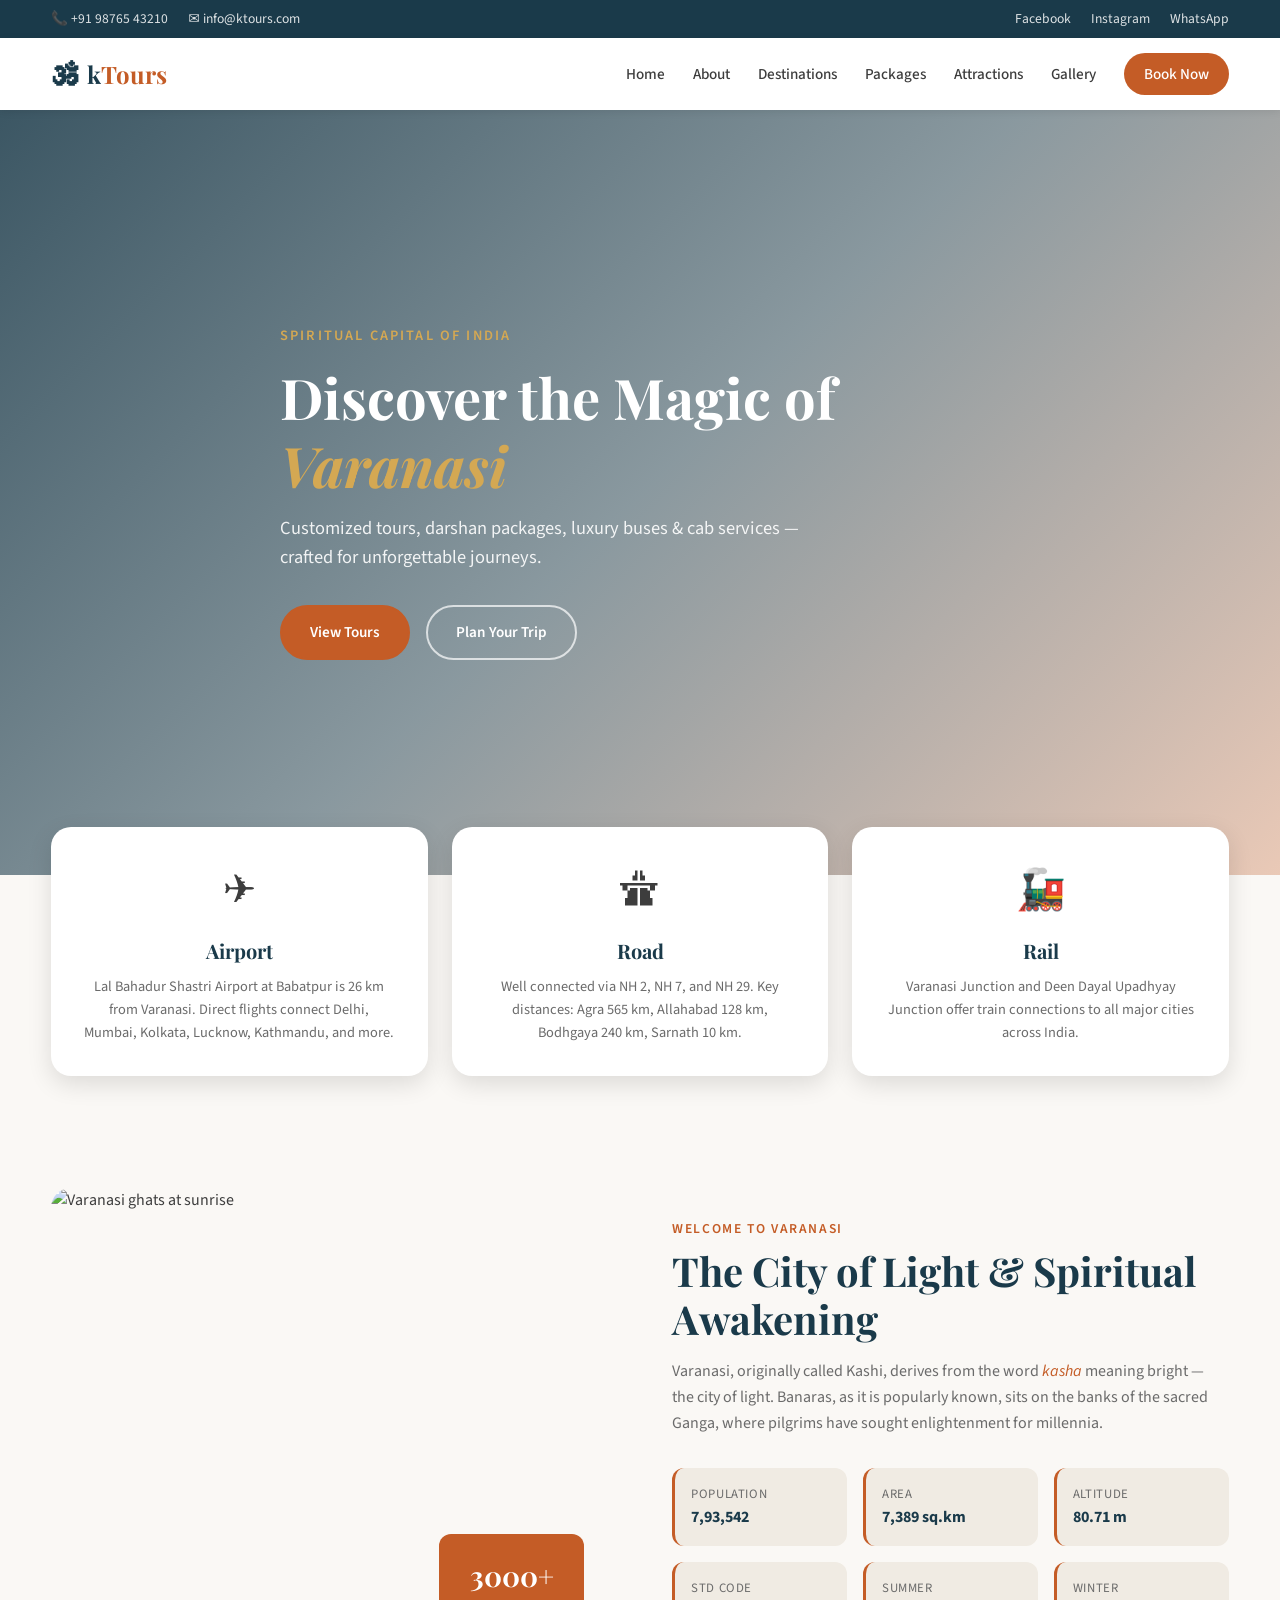
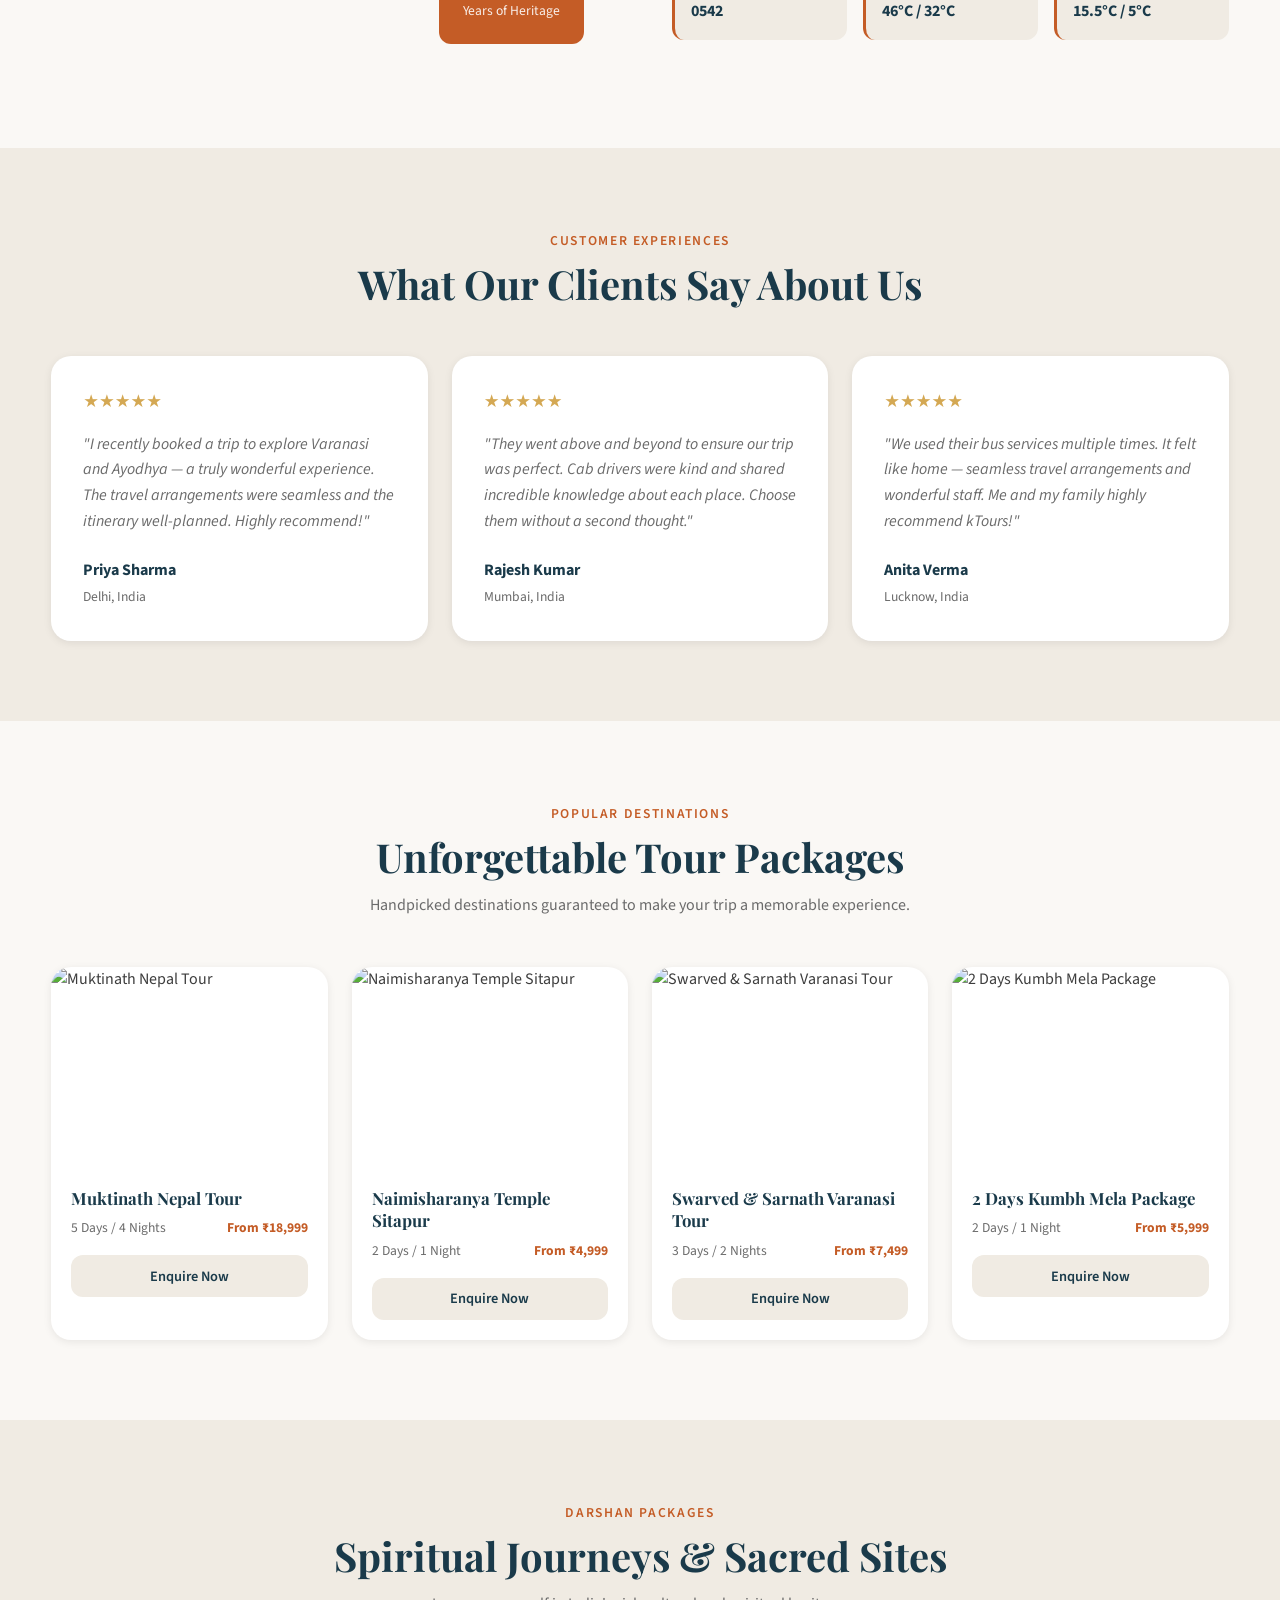
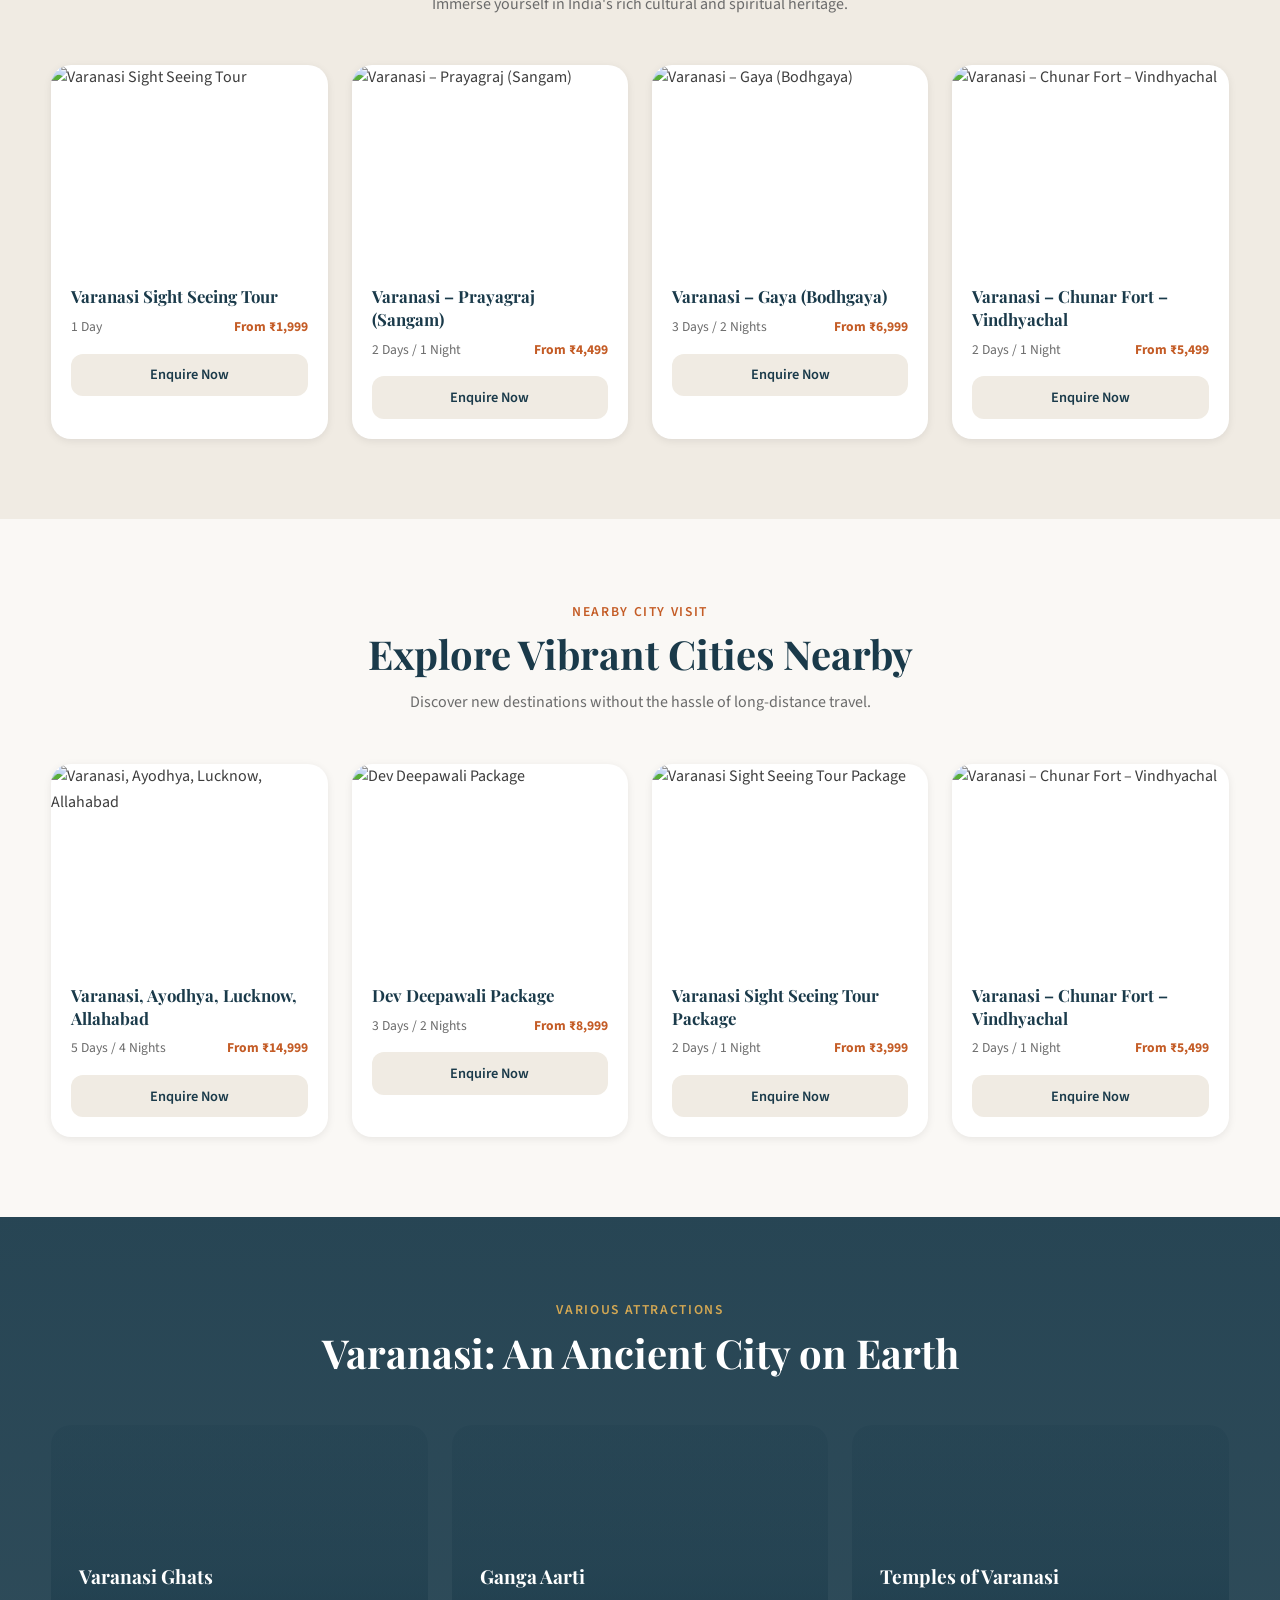
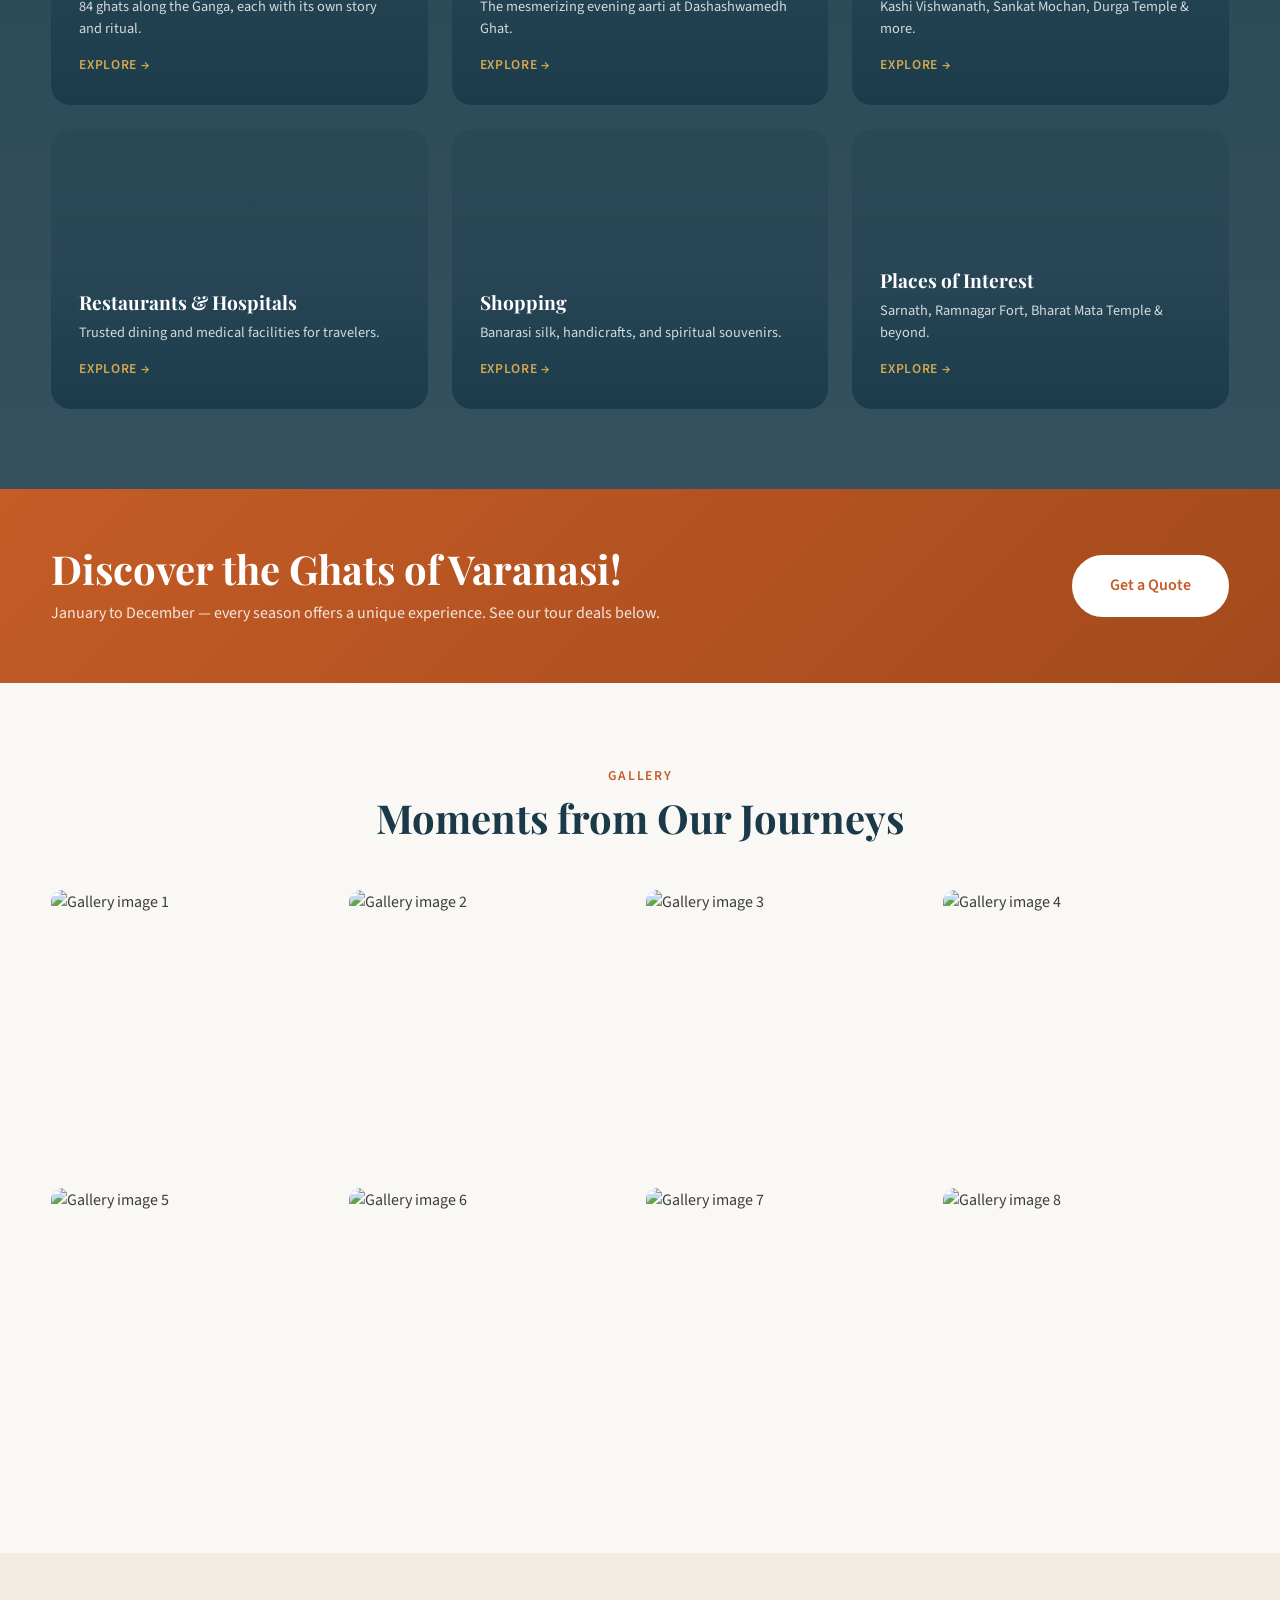
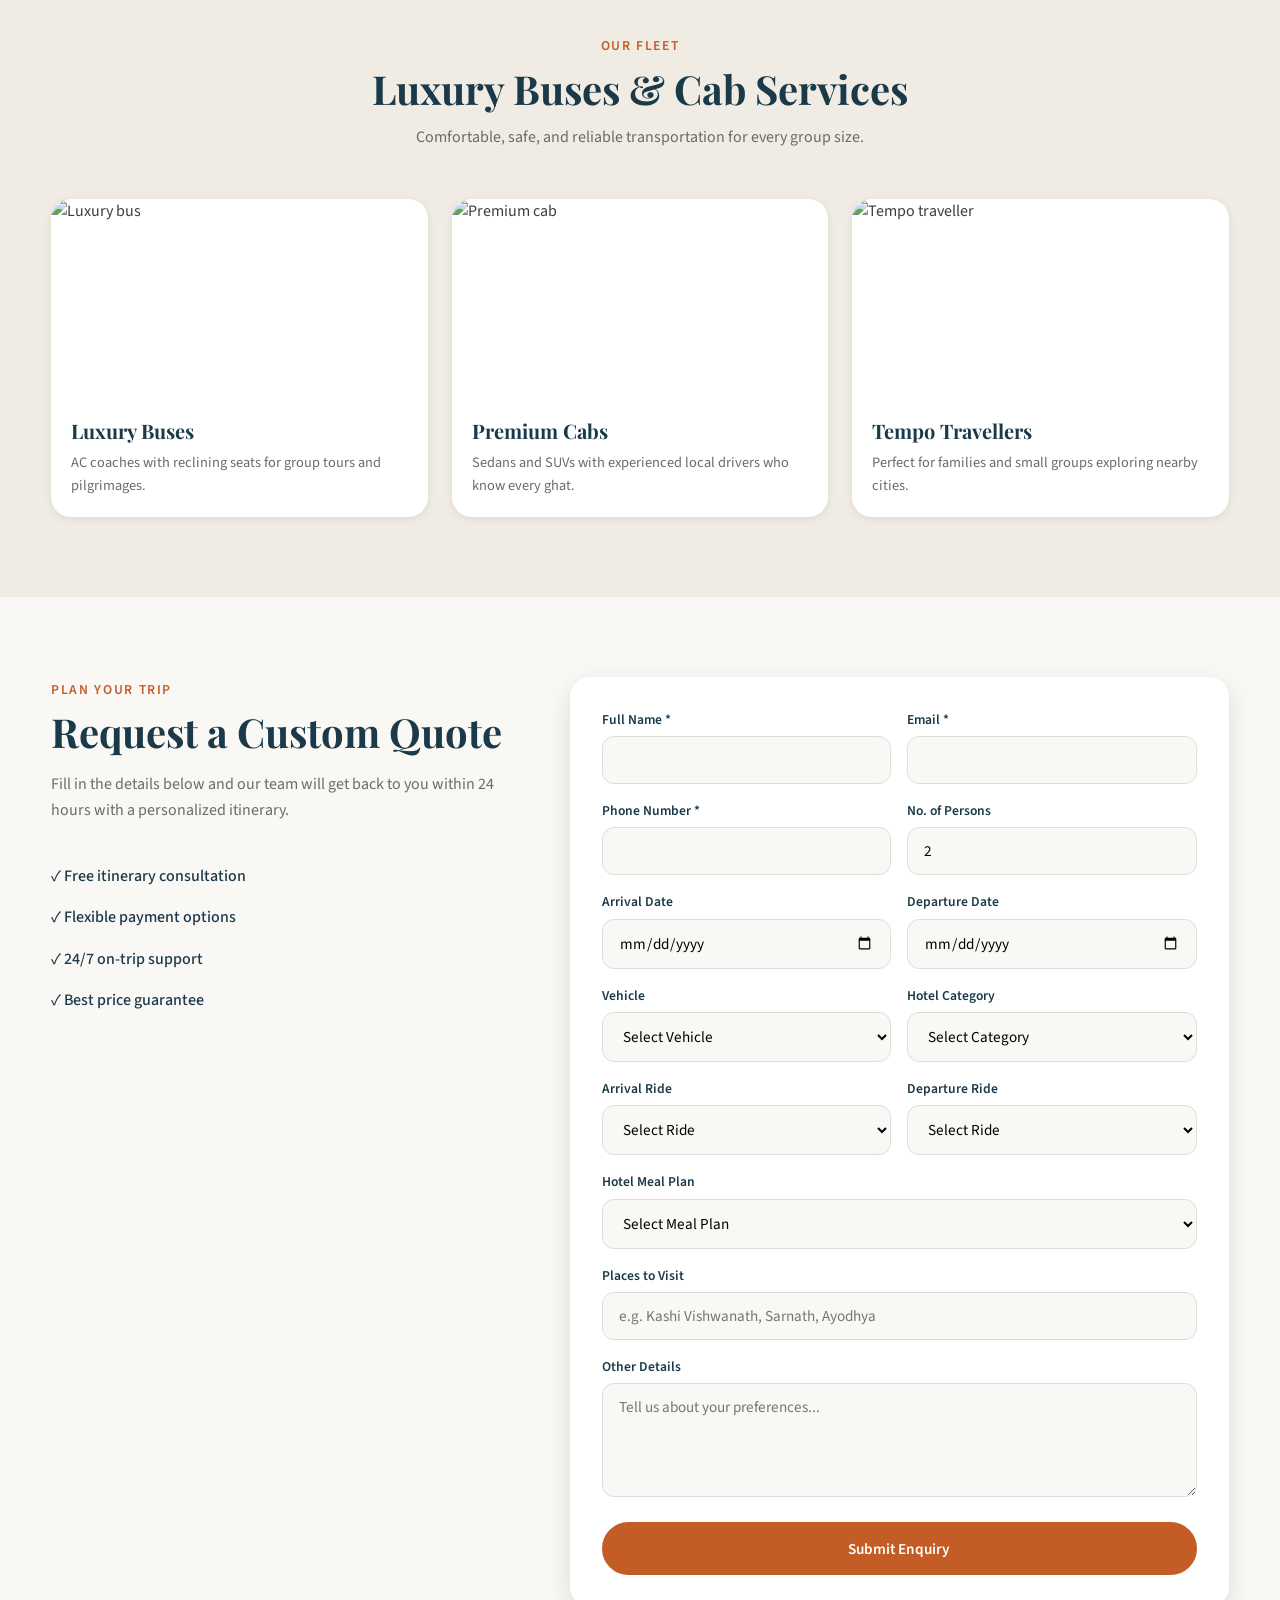
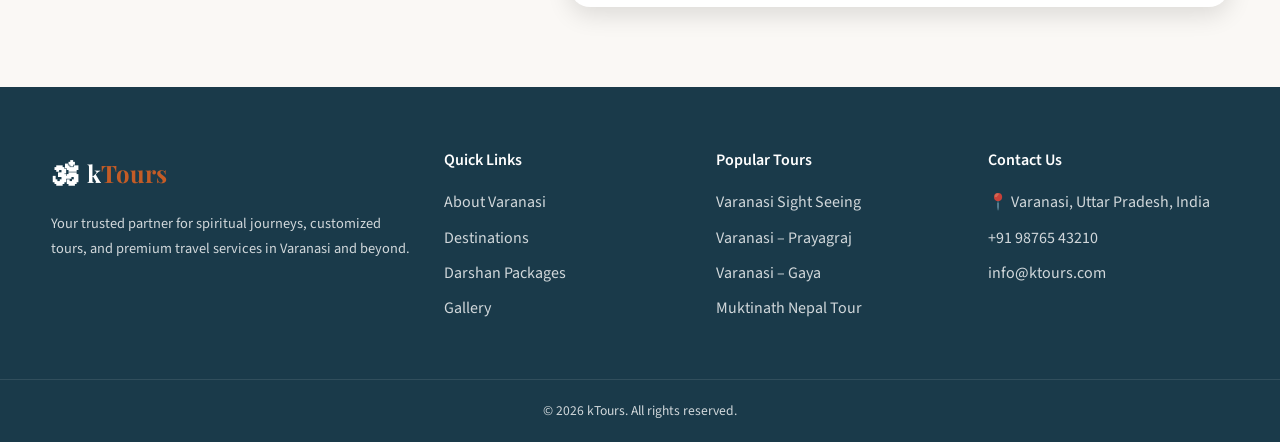
==== index.html @ e017579f "Initial commit" ====
<!DOCTYPE html>
<html lang="en">
<head>
  <meta charset="UTF-8" />
  <meta name="viewport" content="width=device-width, initial-scale=1.0" />
  <meta name="description" content="kTours – Expert travel services, customized tours, darshan packages, and luxury cab & bus services in Varanasi and beyond." />
  <title>kTours – Expert Travel Services & Customized Tours</title>
  <link rel="preconnect" href="https://fonts.googleapis.com" />
  <link rel="preconnect" href="https://fonts.gstatic.com" crossorigin />
  <link href="https://fonts.googleapis.com/css2?family=Playfair+Display:wght@500;600;700&family=Source+Sans+3:wght@400;500;600;700&display=swap" rel="stylesheet" />
  <link rel="stylesheet" href="css/styles.css" />
</head>
<body>
  <!-- Top bar -->
  <div class="top-bar">
    <div class="container top-bar__inner">
      <div class="top-bar__contact">
        <a href="tel:+919876543210">📞 +91 98765 43210</a>
        <a href="mailto:info@ktours.com">✉ info@ktours.com</a>
      </div>
      <div class="top-bar__social">
        <a href="#" aria-label="Facebook">Facebook</a>
        <a href="#" aria-label="Instagram">Instagram</a>
        <a href="#" aria-label="WhatsApp">WhatsApp</a>
      </div>
    </div>
  </div>

  <!-- Header -->
  <header class="header" id="header">
    <div class="container header__inner">
      <a href="#" class="logo">
        <span class="logo__icon">🕉</span>
        <span class="logo__text">k<span>Tours</span></span>
      </a>
      <nav class="nav" id="nav">
        <a href="#home">Home</a>
        <a href="#about">About</a>
        <a href="#destinations">Destinations</a>
        <a href="#packages">Packages</a>
        <a href="#attractions">Attractions</a>
        <a href="#gallery">Gallery</a>
        <a href="#booking" class="nav__cta">Book Now</a>
      </nav>
      <button class="menu-toggle" id="menuToggle" aria-label="Toggle menu">
        <span></span><span></span><span></span>
      </button>
    </div>
  </header>

  <!-- Hero -->
  <section class="hero" id="home">
    <div class="hero__slides">
      <div class="hero__slide hero__slide--active" style="background-image: url('https://images.unsplash.com/photo-1561361513-2d2a49e263bd?w=1920&q=80')">
        <div class="hero__overlay"></div>
      </div>
      <div class="hero__slide" style="background-image: url('https://images.unsplash.com/photo-1585139227112-575071e4fe79?w=1920&q=80')">
        <div class="hero__overlay"></div>
      </div>
      <div class="hero__slide" style="background-image: url('https://images.unsplash.com/photo-1524492412937-280b9fd8997e?w=1920&q=80')">
        <div class="hero__overlay"></div>
      </div>
    </div>
    <div class="container hero__content">
      <p class="hero__eyebrow">Spiritual Capital of India</p>
      <h1>Discover the Magic of <em>Varanasi</em></h1>
      <p class="hero__subtitle">Customized tours, darshan packages, luxury buses & cab services — crafted for unforgettable journeys.</p>
      <div class="hero__actions">
        <a href="#packages" class="btn btn--primary">View Tours</a>
        <a href="#booking" class="btn btn--outline">Plan Your Trip</a>
      </div>
    </div>
    <div class="hero__indicators" id="heroIndicators"></div>
  </section>

  <!-- Transport -->
  <section class="transport">
    <div class="container transport__grid">
      <article class="transport-card">
        <div class="transport-card__icon">✈</div>
        <h3>Airport</h3>
        <p>Lal Bahadur Shastri Airport at Babatpur is 26 km from Varanasi. Direct flights connect Delhi, Mumbai, Kolkata, Lucknow, Kathmandu, and more.</p>
      </article>
      <article class="transport-card">
        <div class="transport-card__icon">🛣</div>
        <h3>Road</h3>
        <p>Well connected via NH 2, NH 7, and NH 29. Key distances: Agra 565 km, Allahabad 128 km, Bodhgaya 240 km, Sarnath 10 km.</p>
      </article>
      <article class="transport-card">
        <div class="transport-card__icon">🚂</div>
        <h3>Rail</h3>
        <p>Varanasi Junction and Deen Dayal Upadhyay Junction offer train connections to all major cities across India.</p>
      </article>
    </div>
  </section>

  <!-- About -->
  <section class="about section" id="about">
    <div class="container about__grid">
      <div class="about__image">
        <img src="https://images.unsplash.com/photo-1561361513-2d2a49e263bd?w=800&q=80" alt="Varanasi ghats at sunrise" loading="lazy" />
        <div class="about__badge">
          <strong>3000+</strong>
          <span>Years of Heritage</span>
        </div>
      </div>
      <div class="about__content">
        <span class="section-label">Welcome to Varanasi</span>
        <h2>The City of Light &amp; Spiritual Awakening</h2>
        <p>Varanasi, originally called Kashi, derives from the word <em>kasha</em> meaning bright — the city of light. Banaras, as it is popularly known, sits on the banks of the sacred Ganga, where pilgrims have sought enlightenment for millennia.</p>
        <div class="info-grid">
          <div class="info-item"><span>Population</span><strong>7,93,542</strong></div>
          <div class="info-item"><span>Area</span><strong>7,389 sq.km</strong></div>
          <div class="info-item"><span>Altitude</span><strong>80.71 m</strong></div>
          <div class="info-item"><span>STD Code</span><strong>0542</strong></div>
          <div class="info-item"><span>Summer</span><strong>46°C / 32°C</strong></div>
          <div class="info-item"><span>Winter</span><strong>15.5°C / 5°C</strong></div>
        </div>
      </div>
    </div>
  </section>

  <!-- Testimonials -->
  <section class="testimonials section section--alt">
    <div class="container">
      <div class="section-header">
        <span class="section-label">Customer Experiences</span>
        <h2>What Our Clients Say About Us</h2>
      </div>
      <div class="testimonials__grid">
        <blockquote class="testimonial-card">
          <div class="testimonial-card__stars">★★★★★</div>
          <p>"I recently booked a trip to explore Varanasi and Ayodhya — a truly wonderful experience. The travel arrangements were seamless and the itinerary well-planned. Highly recommend!"</p>
          <footer>
            <strong>Priya Sharma</strong>
            <span>Delhi, India</span>
          </footer>
        </blockquote>
        <blockquote class="testimonial-card">
          <div class="testimonial-card__stars">★★★★★</div>
          <p>"They went above and beyond to ensure our trip was perfect. Cab drivers were kind and shared incredible knowledge about each place. Choose them without a second thought."</p>
          <footer>
            <strong>Rajesh Kumar</strong>
            <span>Mumbai, India</span>
          </footer>
        </blockquote>
        <blockquote class="testimonial-card">
          <div class="testimonial-card__stars">★★★★★</div>
          <p>"We used their bus services multiple times. It felt like home — seamless travel arrangements and wonderful staff. Me and my family highly recommend kTours!"</p>
          <footer>
            <strong>Anita Verma</strong>
            <span>Lucknow, India</span>
          </footer>
        </blockquote>
      </div>
    </div>
  </section>

  <!-- Popular Destinations -->
  <section class="packages section" id="destinations">
    <div class="container">
      <div class="section-header">
        <span class="section-label">Popular Destinations</span>
        <h2>Unforgettable Tour Packages</h2>
        <p>Handpicked destinations guaranteed to make your trip a memorable experience.</p>
      </div>
      <div class="packages__grid" id="destinationsGrid"></div>
    </div>
  </section>

  <!-- Darshan Packages -->
  <section class="packages section section--alt" id="packages">
    <div class="container">
      <div class="section-header">
        <span class="section-label">Darshan Packages</span>
        <h2>Spiritual Journeys &amp; Sacred Sites</h2>
        <p>Immerse yourself in India's rich cultural and spiritual heritage.</p>
      </div>
      <div class="packages__grid" id="darshanGrid"></div>
    </div>
  </section>

  <!-- Nearby City Packages -->
  <section class="packages section">
    <div class="container">
      <div class="section-header">
        <span class="section-label">Nearby City Visit</span>
        <h2>Explore Vibrant Cities Nearby</h2>
        <p>Discover new destinations without the hassle of long-distance travel.</p>
      </div>
      <div class="packages__grid" id="nearbyGrid"></div>
    </div>
  </section>

  <!-- Attractions -->
  <section class="attractions section" id="attractions">
    <div class="attractions__bg"></div>
    <div class="container attractions__inner">
      <div class="section-header section-header--light">
        <span class="section-label">Various Attractions</span>
        <h2>Varanasi: An Ancient City on Earth</h2>
      </div>
      <div class="attractions__grid" id="attractionsGrid"></div>
    </div>
  </section>

  <!-- CTA Banner -->
  <section class="cta-banner">
    <div class="container cta-banner__inner">
      <div>
        <h2>Discover the Ghats of Varanasi!</h2>
        <p>January to December — every season offers a unique experience. See our tour deals below.</p>
      </div>
      <a href="#booking" class="btn btn--primary btn--lg">Get a Quote</a>
    </div>
  </section>

  <!-- Gallery -->
  <section class="gallery section" id="gallery">
    <div class="container">
      <div class="section-header">
        <span class="section-label">Gallery</span>
        <h2>Moments from Our Journeys</h2>
      </div>
      <div class="gallery__grid" id="galleryGrid"></div>
    </div>
  </section>

  <!-- Services -->
  <section class="services section section--alt">
    <div class="container">
      <div class="section-header">
        <span class="section-label">Our Fleet</span>
        <h2>Luxury Buses &amp; Cab Services</h2>
        <p>Comfortable, safe, and reliable transportation for every group size.</p>
      </div>
      <div class="services__grid">
        <div class="service-card">
          <img src="https://images.unsplash.com/photo-1544620347-c4fd4a3d5957?w=600&q=80" alt="Luxury bus" loading="lazy" />
          <h3>Luxury Buses</h3>
          <p>AC coaches with reclining seats for group tours and pilgrimages.</p>
        </div>
        <div class="service-card">
          <img src="https://images.unsplash.com/photo-1449965408869-eaa3f722e40d?w=600&q=80" alt="Premium cab" loading="lazy" />
          <h3>Premium Cabs</h3>
          <p>Sedans and SUVs with experienced local drivers who know every ghat.</p>
        </div>
        <div class="service-card">
          <img src="https://images.unsplash.com/photo-1464214930802-4b2f0e2b0a8e?w=600&q=80" alt="Tempo traveller" loading="lazy" />
          <h3>Tempo Travellers</h3>
          <p>Perfect for families and small groups exploring nearby cities.</p>
        </div>
      </div>
    </div>
  </section>

  <!-- Booking Form -->
  <section class="booking section" id="booking">
    <div class="container booking__grid">
      <div class="booking__info">
        <span class="section-label">Plan Your Trip</span>
        <h2>Request a Custom Quote</h2>
        <p>Fill in the details below and our team will get back to you within 24 hours with a personalized itinerary.</p>
        <ul class="booking__features">
          <li>✓ Free itinerary consultation</li>
          <li>✓ Flexible payment options</li>
          <li>✓ 24/7 on-trip support</li>
          <li>✓ Best price guarantee</li>
        </ul>
      </div>
      <form class="booking-form" id="bookingForm">
        <div class="form-row">
          <div class="form-group">
            <label for="fullName">Full Name *</label>
            <input type="text" id="fullName" name="fullName" required />
          </div>
          <div class="form-group">
            <label for="email">Email *</label>
            <input type="email" id="email" name="email" required />
          </div>
        </div>
        <div class="form-row">
          <div class="form-group">
            <label for="phone">Phone Number *</label>
            <input type="tel" id="phone" name="phone" required />
          </div>
          <div class="form-group">
            <label for="persons">No. of Persons</label>
            <input type="number" id="persons" name="persons" min="1" value="2" />
          </div>
        </div>
        <div class="form-row">
          <div class="form-group">
            <label for="arrival">Arrival Date</label>
            <input type="date" id="arrival" name="arrival" />
          </div>
          <div class="form-group">
            <label for="departure">Departure Date</label>
            <input type="date" id="departure" name="departure" />
          </div>
        </div>
        <div class="form-row">
          <div class="form-group">
            <label for="vehicle">Vehicle</label>
            <select id="vehicle" name="vehicle">
              <option value="">Select Vehicle</option>
              <option value="car">Car</option>
              <option value="bus">Bus</option>
              <option value="tempo">Tempo Traveller</option>
              <option value="other">Other</option>
            </select>
          </div>
          <div class="form-group">
            <label for="hotel">Hotel Category</label>
            <select id="hotel" name="hotel">
              <option value="">Select Category</option>
              <option value="1">1 Star</option>
              <option value="2">2 Star</option>
              <option value="3">3 Star</option>
              <option value="4">4 Star</option>
              <option value="5">5 Star</option>
            </select>
          </div>
        </div>
        <div class="form-row">
          <div class="form-group">
            <label for="arrivalRide">Arrival Ride</label>
            <select id="arrivalRide" name="arrivalRide">
              <option value="">Select Ride</option>
              <option value="airport">Airport</option>
              <option value="railway">Railway Station</option>
              <option value="other">Other</option>
            </select>
          </div>
          <div class="form-group">
            <label for="departureRide">Departure Ride</label>
            <select id="departureRide" name="departureRide">
              <option value="">Select Ride</option>
              <option value="airport">Airport</option>
              <option value="railway">Railway Station</option>
              <option value="other">Other</option>
            </select>
          </div>
        </div>
        <div class="form-group">
          <label for="mealPlan">Hotel Meal Plan</label>
          <select id="mealPlan" name="mealPlan">
            <option value="">Select Meal Plan</option>
            <option value="ap">American Plan (AP)</option>
            <option value="map">Modified American Plan (MAP)</option>
            <option value="cp">Continental Plan (CP)</option>
            <option value="ep">European Plan (EP)</option>
          </select>
        </div>
        <div class="form-group">
          <label for="places">Places to Visit</label>
          <input type="text" id="places" name="places" placeholder="e.g. Kashi Vishwanath, Sarnath, Ayodhya" />
        </div>
        <div class="form-group">
          <label for="details">Other Details</label>
          <textarea id="details" name="details" rows="4" placeholder="Tell us about your preferences..."></textarea>
        </div>
        <button type="submit" class="btn btn--primary btn--full">Submit Enquiry</button>
        <p class="form-success" id="formSuccess" hidden>Thank you! We'll contact you shortly.</p>
      </form>
    </div>
  </section>

  <!-- Footer -->
  <footer class="footer">
    <div class="container footer__grid">
      <div class="footer__brand">
        <a href="#" class="logo logo--footer">
          <span class="logo__icon">🕉</span>
          <span class="logo__text">k<span>Tours</span></span>
        </a>
        <p>Your trusted partner for spiritual journeys, customized tours, and premium travel services in Varanasi and beyond.</p>
      </div>
      <div>
        <h4>Quick Links</h4>
        <ul>
          <li><a href="#about">About Varanasi</a></li>
          <li><a href="#destinations">Destinations</a></li>
          <li><a href="#packages">Darshan Packages</a></li>
          <li><a href="#gallery">Gallery</a></li>
        </ul>
      </div>
      <div>
        <h4>Popular Tours</h4>
        <ul>
          <li><a href="#packages">Varanasi Sight Seeing</a></li>
          <li><a href="#packages">Varanasi – Prayagraj</a></li>
          <li><a href="#packages">Varanasi – Gaya</a></li>
          <li><a href="#destinations">Muktinath Nepal Tour</a></li>
        </ul>
      </div>
      <div>
        <h4>Contact Us</h4>
        <ul class="footer__contact">
          <li>📍 Varanasi, Uttar Pradesh, India</li>
          <li><a href="tel:+919876543210">+91 98765 43210</a></li>
          <li><a href="mailto:info@ktours.com">info@ktours.com</a></li>
        </ul>
      </div>
    </div>
    <div class="footer__bottom">
      <div class="container">
        <p>&copy; 2026 kTours. All rights reserved.</p>
      </div>
    </div>
  </footer>

  <script src="js/attractions-data.js"></script>
  <script src="js/data.js"></script>
  <script src="js/main.js"></script>
</body>
</html>
---- css/styles.css ----
/* ===== CSS Variables ===== */
:root {
  --color-primary: #c45c26;
  --color-primary-dark: #a34a1c;
  --color-primary-light: #e8783a;
  --color-secondary: #1a3a4a;
  --color-secondary-light: #2a5568;
  --color-accent: #d4a853;
  --color-bg: #faf8f5;
  --color-bg-alt: #f0ebe3;
  --color-dark: #1a1a1a;
  --color-text: #3d3d3d;
  --color-text-light: #6b6b6b;
  --color-white: #ffffff;
  --font-display: "Playfair Display", Georgia, serif;
  --font-body: "Source Sans 3", system-ui, sans-serif;
  --shadow-sm: 0 2px 8px rgba(0, 0, 0, 0.08);
  --shadow-md: 0 8px 24px rgba(0, 0, 0, 0.12);
  --shadow-lg: 0 16px 48px rgba(0, 0, 0, 0.16);
  --radius: 12px;
  --radius-lg: 20px;
  --transition: 0.3s ease;
  --header-height: 72px;
}

/* ===== Reset & Base ===== */
*,
*::before,
*::after {
  box-sizing: border-box;
  margin: 0;
  padding: 0;
}

html {
  scroll-behavior: smooth;
}

body {
  font-family: var(--font-body);
  font-size: 16px;
  line-height: 1.6;
  color: var(--color-text);
  background: var(--color-bg);
}

img {
  max-width: 100%;
  height: auto;
  display: block;
}

a {
  color: inherit;
  text-decoration: none;
}

ul {
  list-style: none;
}

.container {
  width: min(1200px, 92%);
  margin-inline: auto;
}

/* ===== Typography ===== */
h1, h2, h3, h4 {
  font-family: var(--font-display);
  color: var(--color-secondary);
  line-height: 1.2;
}

h1 { font-size: clamp(2.2rem, 5vw, 3.5rem); }
h2 { font-size: clamp(1.8rem, 3.5vw, 2.5rem); }
h3 { font-size: 1.25rem; }

em {
  font-style: italic;
  color: var(--color-primary);
}

.section-label {
  display: inline-block;
  font-size: 0.85rem;
  font-weight: 600;
  text-transform: uppercase;
  letter-spacing: 0.12em;
  color: var(--color-primary);
  margin-bottom: 0.5rem;
}

.section {
  padding: 5rem 0;
}

.section--alt {
  background: var(--color-bg-alt);
}

.section--dark {
  background: var(--color-secondary);
}

.section-header {
  text-align: center;
  max-width: 640px;
  margin: 0 auto 3rem;
}

.section-header p {
  color: var(--color-text-light);
  margin-top: 0.75rem;
}

.section-header--light h2,
.section-header--light .section-label {
  color: var(--color-white);
}

.section-header--light .section-label {
  color: var(--color-accent);
}

/* ===== Buttons ===== */
.btn {
  display: inline-flex;
  align-items: center;
  justify-content: center;
  padding: 0.85rem 1.75rem;
  font-family: var(--font-body);
  font-size: 0.95rem;
  font-weight: 600;
  border-radius: 50px;
  border: 2px solid transparent;
  cursor: pointer;
  transition: var(--transition);
}

.btn--primary {
  background: var(--color-primary);
  color: var(--color-white);
  border-color: var(--color-primary);
}

.btn--primary:hover {
  background: var(--color-primary-dark);
  border-color: var(--color-primary-dark);
  transform: translateY(-2px);
  box-shadow: var(--shadow-md);
}

.btn--outline {
  background: transparent;
  color: var(--color-white);
  border-color: rgba(255, 255, 255, 0.7);
}

.btn--outline:hover {
  background: var(--color-white);
  color: var(--color-secondary);
}

.btn--lg {
  padding: 1rem 2.25rem;
  font-size: 1rem;
}

.btn--full {
  width: 100%;
}

/* ===== Top Bar ===== */
.top-bar {
  background: var(--color-secondary);
  color: rgba(255, 255, 255, 0.85);
  font-size: 0.85rem;
  padding: 0.5rem 0;
}

.top-bar__inner {
  display: flex;
  justify-content: space-between;
  align-items: center;
  flex-wrap: wrap;
  gap: 0.5rem;
}

.top-bar__contact,
.top-bar__social {
  display: flex;
  gap: 1.25rem;
}

.top-bar a:hover {
  color: var(--color-accent);
}

/* ===== Header ===== */
.header {
  position: sticky;
  top: 0;
  z-index: 1000;
  background: var(--color-white);
  box-shadow: var(--shadow-sm);
  transition: var(--transition);
}

.header--scrolled {
  box-shadow: var(--shadow-md);
}

.header__inner {
  display: flex;
  align-items: center;
  justify-content: space-between;
  height: var(--header-height);
}

.logo {
  display: flex;
  align-items: center;
  gap: 0.5rem;
  font-family: var(--font-display);
  font-size: 1.5rem;
  font-weight: 700;
  color: var(--color-secondary);
}

.logo span span {
  color: var(--color-primary);
}

.logo__icon {
  font-size: 1.75rem;
}

.nav {
  display: flex;
  align-items: center;
  gap: 1.75rem;
}

.nav a {
  font-weight: 500;
  font-size: 0.95rem;
  transition: var(--transition);
}

.nav a:hover {
  color: var(--color-primary);
}

.nav__cta {
  background: var(--color-primary);
  color: var(--color-white) !important;
  padding: 0.55rem 1.25rem;
  border-radius: 50px;
}

.nav__cta:hover {
  background: var(--color-primary-dark);
}

.menu-toggle {
  display: none;
  flex-direction: column;
  gap: 5px;
  background: none;
  border: none;
  cursor: pointer;
  padding: 4px;
}

.menu-toggle span {
  display: block;
  width: 24px;
  height: 2px;
  background: var(--color-secondary);
  transition: var(--transition);
}

.menu-toggle.active span:nth-child(1) {
  transform: rotate(45deg) translate(5px, 5px);
}

.menu-toggle.active span:nth-child(2) {
  opacity: 0;
}

.menu-toggle.active span:nth-child(3) {
  transform: rotate(-45deg) translate(5px, -5px);
}

/* ===== Hero ===== */
.hero {
  position: relative;
  height: 85vh;
  min-height: 520px;
  display: flex;
  align-items: center;
  overflow: hidden;
}

.hero__slides {
  position: absolute;
  inset: 0;
}

.hero__slide {
  position: absolute;
  inset: 0;
  background-size: cover;
  background-position: center;
  opacity: 0;
  transition: opacity 1s ease;
}

.hero__slide--active {
  opacity: 1;
}

.hero__overlay {
  position: absolute;
  inset: 0;
  background: linear-gradient(
    135deg,
    rgba(26, 58, 74, 0.85) 0%,
    rgba(26, 58, 74, 0.5) 50%,
    rgba(196, 92, 38, 0.3) 100%
  );
}

.hero__content {
  position: relative;
  z-index: 2;
  color: var(--color-white);
  max-width: 720px;
}

.hero__eyebrow {
  font-size: 0.9rem;
  font-weight: 600;
  text-transform: uppercase;
  letter-spacing: 0.15em;
  color: var(--color-accent);
  margin-bottom: 1rem;
}

.hero h1 {
  color: var(--color-white);
  margin-bottom: 1rem;
}

.hero h1 em {
  color: var(--color-accent);
}

.hero__subtitle {
  font-size: 1.15rem;
  opacity: 0.9;
  margin-bottom: 2rem;
  max-width: 560px;
}

.hero__actions {
  display: flex;
  gap: 1rem;
  flex-wrap: wrap;
}

.hero__indicators {
  position: absolute;
  bottom: 2rem;
  left: 50%;
  transform: translateX(-50%);
  display: flex;
  gap: 0.5rem;
  z-index: 2;
}

.hero__indicator {
  width: 40px;
  height: 4px;
  border-radius: 2px;
  background: rgba(255, 255, 255, 0.4);
  border: none;
  cursor: pointer;
  transition: var(--transition);
}

.hero__indicator--active {
  background: var(--color-accent);
  width: 56px;
}

/* ===== Transport ===== */
.transport {
  margin-top: -3rem;
  position: relative;
  z-index: 10;
  padding-bottom: 2rem;
}

.transport__grid {
  display: grid;
  grid-template-columns: repeat(3, 1fr);
  gap: 1.5rem;
}

.transport-card {
  background: var(--color-white);
  padding: 2rem;
  border-radius: var(--radius-lg);
  box-shadow: var(--shadow-md);
  text-align: center;
  transition: var(--transition);
}

.transport-card:hover {
  transform: translateY(-4px);
  box-shadow: var(--shadow-lg);
}

.transport-card__icon {
  font-size: 2.5rem;
  margin-bottom: 1rem;
}

.transport-card h3 {
  margin-bottom: 0.75rem;
}

.transport-card p {
  font-size: 0.9rem;
  color: var(--color-text-light);
}

/* ===== About ===== */
.about__grid {
  display: grid;
  grid-template-columns: 1fr 1fr;
  gap: 4rem;
  align-items: center;
}

.about__image {
  position: relative;
  border-radius: var(--radius-lg);
  overflow: hidden;
}

.about__image img {
  width: 100%;
  height: 480px;
  object-fit: cover;
}

.about__badge {
  position: absolute;
  bottom: 1.5rem;
  right: 1.5rem;
  background: var(--color-primary);
  color: var(--color-white);
  padding: 1.25rem 1.5rem;
  border-radius: var(--radius);
  text-align: center;
}

.about__badge strong {
  display: block;
  font-family: var(--font-display);
  font-size: 1.75rem;
}

.about__badge span {
  font-size: 0.85rem;
  opacity: 0.9;
}

.about__content h2 {
  margin-bottom: 1rem;
}

.about__content > p {
  margin-bottom: 2rem;
  color: var(--color-text-light);
}

.info-grid {
  display: grid;
  grid-template-columns: repeat(3, 1fr);
  gap: 1rem;
}

.info-item {
  background: var(--color-bg-alt);
  padding: 1rem;
  border-radius: var(--radius);
  border-left: 3px solid var(--color-primary);
}

.info-item span {
  display: block;
  font-size: 0.8rem;
  color: var(--color-text-light);
  text-transform: uppercase;
  letter-spacing: 0.05em;
}

.info-item strong {
  font-size: 1rem;
  color: var(--color-secondary);
}

/* ===== Testimonials ===== */
.testimonials__grid {
  display: grid;
  grid-template-columns: repeat(3, 1fr);
  gap: 1.5rem;
}

.testimonial-card {
  background: var(--color-white);
  padding: 2rem;
  border-radius: var(--radius-lg);
  box-shadow: var(--shadow-sm);
  transition: var(--transition);
}

.testimonial-card:hover {
  box-shadow: var(--shadow-md);
}

.testimonial-card__stars {
  color: var(--color-accent);
  font-size: 1.1rem;
  margin-bottom: 1rem;
}

.testimonial-card p {
  font-style: italic;
  color: var(--color-text-light);
  margin-bottom: 1.5rem;
}

.testimonial-card footer strong {
  display: block;
  color: var(--color-secondary);
}

.testimonial-card footer span {
  font-size: 0.85rem;
  color: var(--color-text-light);
}

/* ===== Package Cards ===== */
.packages__grid {
  display: grid;
  grid-template-columns: repeat(4, 1fr);
  gap: 1.5rem;
}

.package-card {
  background: var(--color-white);
  border-radius: var(--radius-lg);
  overflow: hidden;
  box-shadow: var(--shadow-sm);
  transition: var(--transition);
}

.package-card:hover {
  transform: translateY(-6px);
  box-shadow: var(--shadow-lg);
}

.package-card__image {
  position: relative;
  height: 200px;
  overflow: hidden;
}

.package-card__image img {
  width: 100%;
  height: 100%;
  object-fit: cover;
  transition: transform 0.5s ease;
}

.package-card:hover .package-card__image img {
  transform: scale(1.08);
}

.package-card__body {
  padding: 1.25rem;
}

.package-card__body h3 {
  font-size: 1.05rem;
  margin-bottom: 0.5rem;
  line-height: 1.35;
}

.package-card__meta {
  display: flex;
  justify-content: space-between;
  align-items: center;
  font-size: 0.85rem;
}

.package-card__duration {
  color: var(--color-text-light);
}

.package-card__price {
  font-weight: 700;
  color: var(--color-primary);
}

.package-card__link {
  display: block;
  margin-top: 1rem;
  text-align: center;
  padding: 0.6rem;
  background: var(--color-bg-alt);
  border-radius: var(--radius);
  font-weight: 600;
  font-size: 0.9rem;
  color: var(--color-secondary);
  transition: var(--transition);
}

.package-card__link:hover {
  background: var(--color-primary);
  color: var(--color-white);
}

/* ===== Attractions ===== */
.attractions {
  position: relative;
  overflow: hidden;
}

.attractions__bg {
  position: absolute;
  inset: 0;
  background-image: url("https://images.unsplash.com/photo-1561361513-2d2a49e263bd?w=1920&q=80");
  background-size: cover;
  background-position: center;
  background-attachment: fixed;
}

.attractions__bg::after {
  content: "";
  position: absolute;
  inset: 0;
  background: linear-gradient(
    180deg,
    rgba(26, 58, 74, 0.94) 0%,
    rgba(26, 58, 74, 0.88) 100%
  );
}

.attractions__inner {
  position: relative;
  z-index: 1;
}

.attractions__grid {
  display: grid;
  grid-template-columns: repeat(3, 1fr);
  gap: 1.5rem;
}

.attractions__grid--compact {
  grid-template-columns: repeat(3, 1fr);
}

.attraction-card {
  position: relative;
  min-height: 280px;
  border-radius: var(--radius-lg);
  overflow: hidden;
  background-size: cover;
  background-position: center;
  display: flex;
  align-items: flex-end;
  transition: var(--transition);
}

.attraction-card--linked {
  text-decoration: none;
  color: inherit;
  cursor: pointer;
}

.attraction-card--linked:hover {
  transform: translateY(-6px);
  box-shadow: var(--shadow-lg);
}

.attraction-card__overlay {
  position: absolute;
  inset: 0;
  background: linear-gradient(
    to top,
    rgba(26, 58, 74, 0.95) 0%,
    rgba(26, 58, 74, 0.4) 50%,
    rgba(26, 58, 74, 0.2) 100%
  );
  transition: var(--transition);
}

.attraction-card--linked:hover .attraction-card__overlay {
  background: linear-gradient(
    to top,
    rgba(196, 92, 38, 0.92) 0%,
    rgba(26, 58, 74, 0.5) 60%,
    rgba(26, 58, 74, 0.25) 100%
  );
}

.attraction-card__content {
  position: relative;
  z-index: 1;
  padding: 1.75rem;
  width: 100%;
}

.attraction-card h3 {
  color: var(--color-white);
  margin-bottom: 0.5rem;
  font-size: 1.2rem;
}

.attraction-card p {
  color: rgba(255, 255, 255, 0.8);
  font-size: 0.9rem;
  margin-bottom: 0.75rem;
  line-height: 1.5;
}

.attraction-card__link-text {
  font-size: 0.85rem;
  font-weight: 600;
  color: var(--color-accent);
  text-transform: uppercase;
  letter-spacing: 0.05em;
}

/* ===== Attraction Detail Pages ===== */
.page-hero {
  position: relative;
  min-height: 380px;
  display: flex;
  align-items: flex-end;
  background-size: cover;
  background-position: center;
  padding: 3rem 0;
}

.page-hero__overlay {
  position: absolute;
  inset: 0;
  background: linear-gradient(
    to top,
    rgba(26, 58, 74, 0.95) 0%,
    rgba(26, 58, 74, 0.5) 60%,
    rgba(26, 58, 74, 0.3) 100%
  );
}

.page-hero__content {
  position: relative;
  z-index: 1;
  color: var(--color-white);
  padding-bottom: 1rem;
}

.breadcrumb {
  display: flex;
  flex-wrap: wrap;
  align-items: center;
  gap: 0.5rem;
  font-size: 0.9rem;
  margin-bottom: 1rem;
  opacity: 0.85;
}

.breadcrumb a {
  color: var(--color-accent);
}

.breadcrumb a:hover {
  text-decoration: underline;
}

.page-hero__eyebrow {
  font-size: 0.85rem;
  font-weight: 600;
  text-transform: uppercase;
  letter-spacing: 0.12em;
  color: var(--color-accent);
  margin-bottom: 0.5rem;
}

.page-hero h1 {
  color: var(--color-white);
  font-size: clamp(2rem, 4vw, 3rem);
}

.detail-content__inner {
  max-width: 860px;
}

.detail-intro {
  font-size: 1.15rem;
  line-height: 1.8;
  color: var(--color-secondary);
  margin-bottom: 1.5rem;
  font-weight: 500;
}

.detail-text {
  color: var(--color-text-light);
  margin-bottom: 1.25rem;
  line-height: 1.75;
}

.detail-heading {
  font-family: var(--font-display);
  color: var(--color-secondary);
  font-size: 1.5rem;
  margin: 2rem 0 1rem;
  padding-bottom: 0.5rem;
  border-bottom: 2px solid var(--color-primary);
}

.detail-list {
  list-style: none;
  margin-bottom: 1.5rem;
}

.detail-list li {
  position: relative;
  padding: 0.6rem 0 0.6rem 1.5rem;
  color: var(--color-text-light);
  border-bottom: 1px solid var(--color-bg-alt);
}

.detail-list li::before {
  content: "→";
  position: absolute;
  left: 0;
  color: var(--color-primary);
  font-weight: 600;
}

.detail-cards {
  display: grid;
  gap: 1.25rem;
}

.detail-card {
  background: var(--color-bg-alt);
  padding: 1.5rem;
  border-radius: var(--radius);
  border-left: 4px solid var(--color-primary);
}

.detail-card h4 {
  font-family: var(--font-display);
  color: var(--color-secondary);
  margin-bottom: 0.5rem;
  font-size: 1.15rem;
}

.detail-card p {
  color: var(--color-text-light);
  font-size: 0.95rem;
  line-height: 1.7;
}

.detail-grid {
  display: grid;
  grid-template-columns: repeat(2, 1fr);
  gap: 1rem;
}

.detail-grid-item {
  background: var(--color-white);
  padding: 1.25rem;
  border-radius: var(--radius);
  box-shadow: var(--shadow-sm);
  border-top: 3px solid var(--color-primary);
}

.detail-grid-item h4 {
  font-family: var(--font-body);
  font-weight: 600;
  color: var(--color-secondary);
  margin-bottom: 0.35rem;
}

.detail-grid-item p {
  font-size: 0.9rem;
  color: var(--color-text-light);
}

.nav__active {
  color: var(--color-primary);
}

/* ===== CTA Banner ===== */
.cta-banner {
  background: linear-gradient(135deg, var(--color-primary) 0%, var(--color-primary-dark) 100%);
  padding: 3.5rem 0;
}

.cta-banner__inner {
  display: flex;
  align-items: center;
  justify-content: space-between;
  gap: 2rem;
  flex-wrap: wrap;
}

.cta-banner h2 {
  color: var(--color-white);
  margin-bottom: 0.5rem;
}

.cta-banner p {
  color: rgba(255, 255, 255, 0.85);
}

.cta-banner .btn--primary {
  background: var(--color-white);
  color: var(--color-primary);
  border-color: var(--color-white);
  flex-shrink: 0;
}

.cta-banner .btn--primary:hover {
  background: var(--color-bg);
}

/* ===== Gallery ===== */
.gallery__grid {
  display: grid;
  grid-template-columns: repeat(4, 1fr);
  gap: 0.75rem;
}

.gallery__item {
  position: relative;
  aspect-ratio: 1;
  border-radius: var(--radius);
  overflow: hidden;
  cursor: pointer;
}

.gallery__item img {
  width: 100%;
  height: 100%;
  object-fit: cover;
  transition: transform 0.4s ease;
}

.gallery__item:hover img {
  transform: scale(1.1);
}

.gallery__item::after {
  content: "";
  position: absolute;
  inset: 0;
  background: rgba(196, 92, 38, 0);
  transition: var(--transition);
}

.gallery__item:hover::after {
  background: rgba(196, 92, 38, 0.25);
}

/* ===== Services ===== */
.services__grid {
  display: grid;
  grid-template-columns: repeat(3, 1fr);
  gap: 1.5rem;
}

.service-card {
  background: var(--color-white);
  border-radius: var(--radius-lg);
  overflow: hidden;
  box-shadow: var(--shadow-sm);
  transition: var(--transition);
}

.service-card:hover {
  box-shadow: var(--shadow-md);
}

.service-card img {
  width: 100%;
  height: 200px;
  object-fit: cover;
}

.service-card h3,
.service-card p {
  padding: 0 1.25rem;
}

.service-card h3 {
  margin-top: 1.25rem;
  margin-bottom: 0.5rem;
}

.service-card p {
  padding-bottom: 1.25rem;
  font-size: 0.9rem;
  color: var(--color-text-light);
}

/* ===== Booking ===== */
.booking__grid {
  display: grid;
  grid-template-columns: 1fr 1.4fr;
  gap: 3rem;
  align-items: start;
}

.booking__info h2 {
  margin-bottom: 1rem;
}

.booking__info > p {
  color: var(--color-text-light);
  margin-bottom: 2rem;
}

.booking__features li {
  padding: 0.5rem 0;
  font-weight: 500;
  color: var(--color-secondary);
}

.booking-form {
  background: var(--color-white);
  padding: 2rem;
  border-radius: var(--radius-lg);
  box-shadow: var(--shadow-md);
}

.form-row {
  display: grid;
  grid-template-columns: 1fr 1fr;
  gap: 1rem;
}

.form-group {
  margin-bottom: 1rem;
}

.form-group label {
  display: block;
  font-size: 0.85rem;
  font-weight: 600;
  margin-bottom: 0.35rem;
  color: var(--color-secondary);
}

.form-group input,
.form-group select,
.form-group textarea {
  width: 100%;
  padding: 0.75rem 1rem;
  border: 1.5px solid #ddd;
  border-radius: var(--radius);
  font-family: var(--font-body);
  font-size: 0.95rem;
  transition: var(--transition);
  background: var(--color-bg);
}

.form-group input:focus,
.form-group select:focus,
.form-group textarea:focus {
  outline: none;
  border-color: var(--color-primary);
  box-shadow: 0 0 0 3px rgba(196, 92, 38, 0.15);
}

.form-success {
  text-align: center;
  color: #2d8a4e;
  font-weight: 600;
  margin-top: 1rem;
  padding: 0.75rem;
  background: #e8f5ec;
  border-radius: var(--radius);
}

/* ===== Footer ===== */
.footer {
  background: var(--color-secondary);
  color: rgba(255, 255, 255, 0.8);
  padding-top: 4rem;
}

.footer__grid {
  display: grid;
  grid-template-columns: 1.5fr 1fr 1fr 1fr;
  gap: 2rem;
  padding-bottom: 3rem;
}

.footer .logo {
  color: var(--color-white);
  margin-bottom: 1rem;
}

.footer__brand p {
  font-size: 0.9rem;
  line-height: 1.7;
}

.footer h4 {
  color: var(--color-white);
  font-family: var(--font-body);
  font-size: 1rem;
  font-weight: 600;
  margin-bottom: 1.25rem;
}

.footer ul li {
  margin-bottom: 0.6rem;
}

.footer a:hover {
  color: var(--color-accent);
}

.footer__bottom {
  border-top: 1px solid rgba(255, 255, 255, 0.1);
  padding: 1.25rem 0;
  text-align: center;
  font-size: 0.85rem;
}

/* ===== Responsive ===== */
@media (max-width: 1024px) {
  .packages__grid {
    grid-template-columns: repeat(2, 1fr);
  }

  .gallery__grid {
    grid-template-columns: repeat(3, 1fr);
  }
}

@media (max-width: 768px) {
  .menu-toggle {
    display: flex;
  }

  .nav {
    position: fixed;
    top: var(--header-height);
    left: 0;
    right: 0;
    background: var(--color-white);
    flex-direction: column;
    padding: 1.5rem;
    gap: 1rem;
    box-shadow: var(--shadow-md);
    transform: translateY(-120%);
    opacity: 0;
    transition: var(--transition);
    pointer-events: none;
  }

  .nav--open {
    transform: translateY(0);
    opacity: 1;
    pointer-events: auto;
  }

  .transport__grid,
  .about__grid,
  .testimonials__grid,
  .attractions__grid,
  .attractions__grid--compact {
    grid-template-columns: 1fr;
  }

  .detail-grid {
    grid-template-columns: 1fr;
  }

  .page-hero {
    min-height: 300px;
  }

  .attractions__bg {
    background-attachment: scroll;
  }
  .services__grid,
  .booking__grid,
  .footer__grid {
    grid-template-columns: 1fr;
  }

  .info-grid {
    grid-template-columns: repeat(2, 1fr);
  }

  .packages__grid {
    grid-template-columns: 1fr;
  }

  .gallery__grid {
    grid-template-columns: repeat(2, 1fr);
  }

  .form-row {
    grid-template-columns: 1fr;
  }

  .hero {
    height: 70vh;
  }

  .transport {
    margin-top: 0;
    padding-top: 2rem;
  }

  .about__image img {
    height: 300px;
  }

  .cta-banner__inner {
    flex-direction: column;
    text-align: center;
  }

  .top-bar__social {
    display: none;
  }
}

@media (max-width: 480px) {
  .info-grid {
    grid-template-columns: 1fr;
  }

  .hero__actions {
    flex-direction: column;
  }

  .hero__actions .btn {
    width: 100%;
  }
}
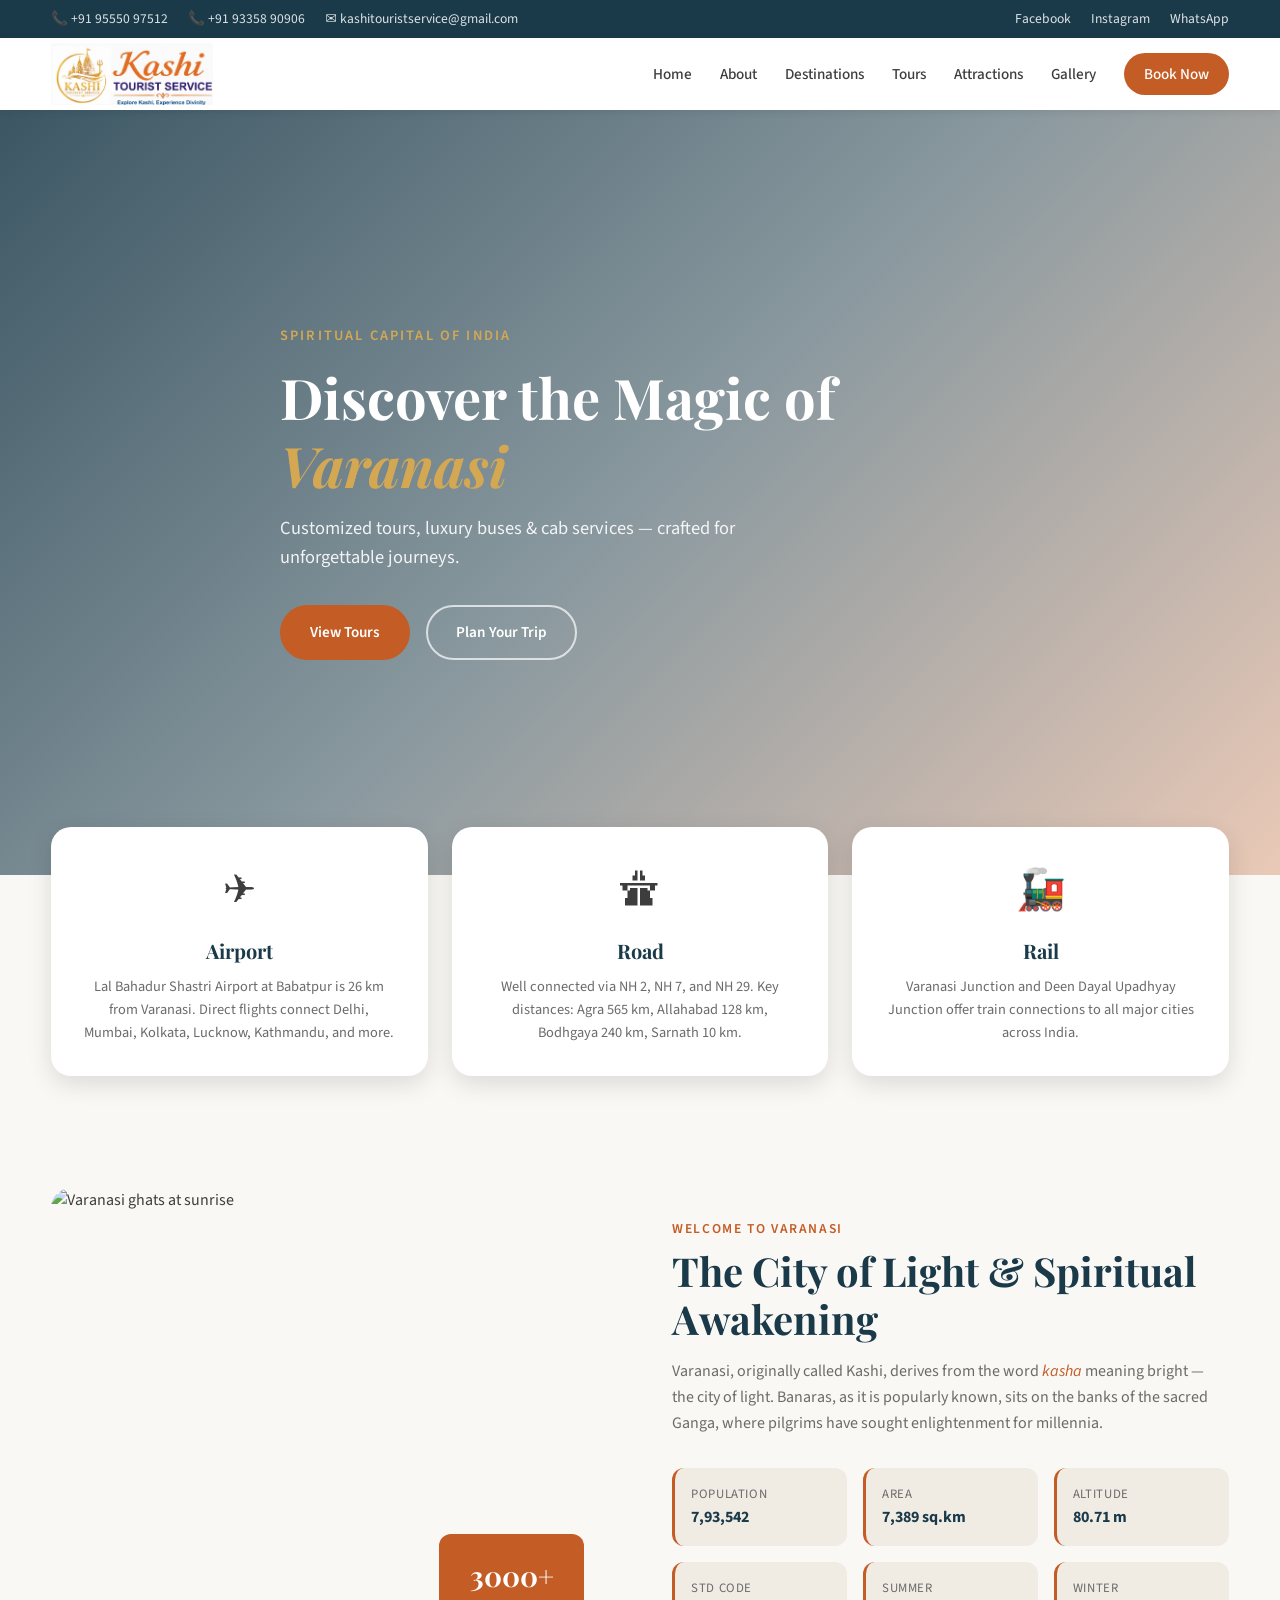
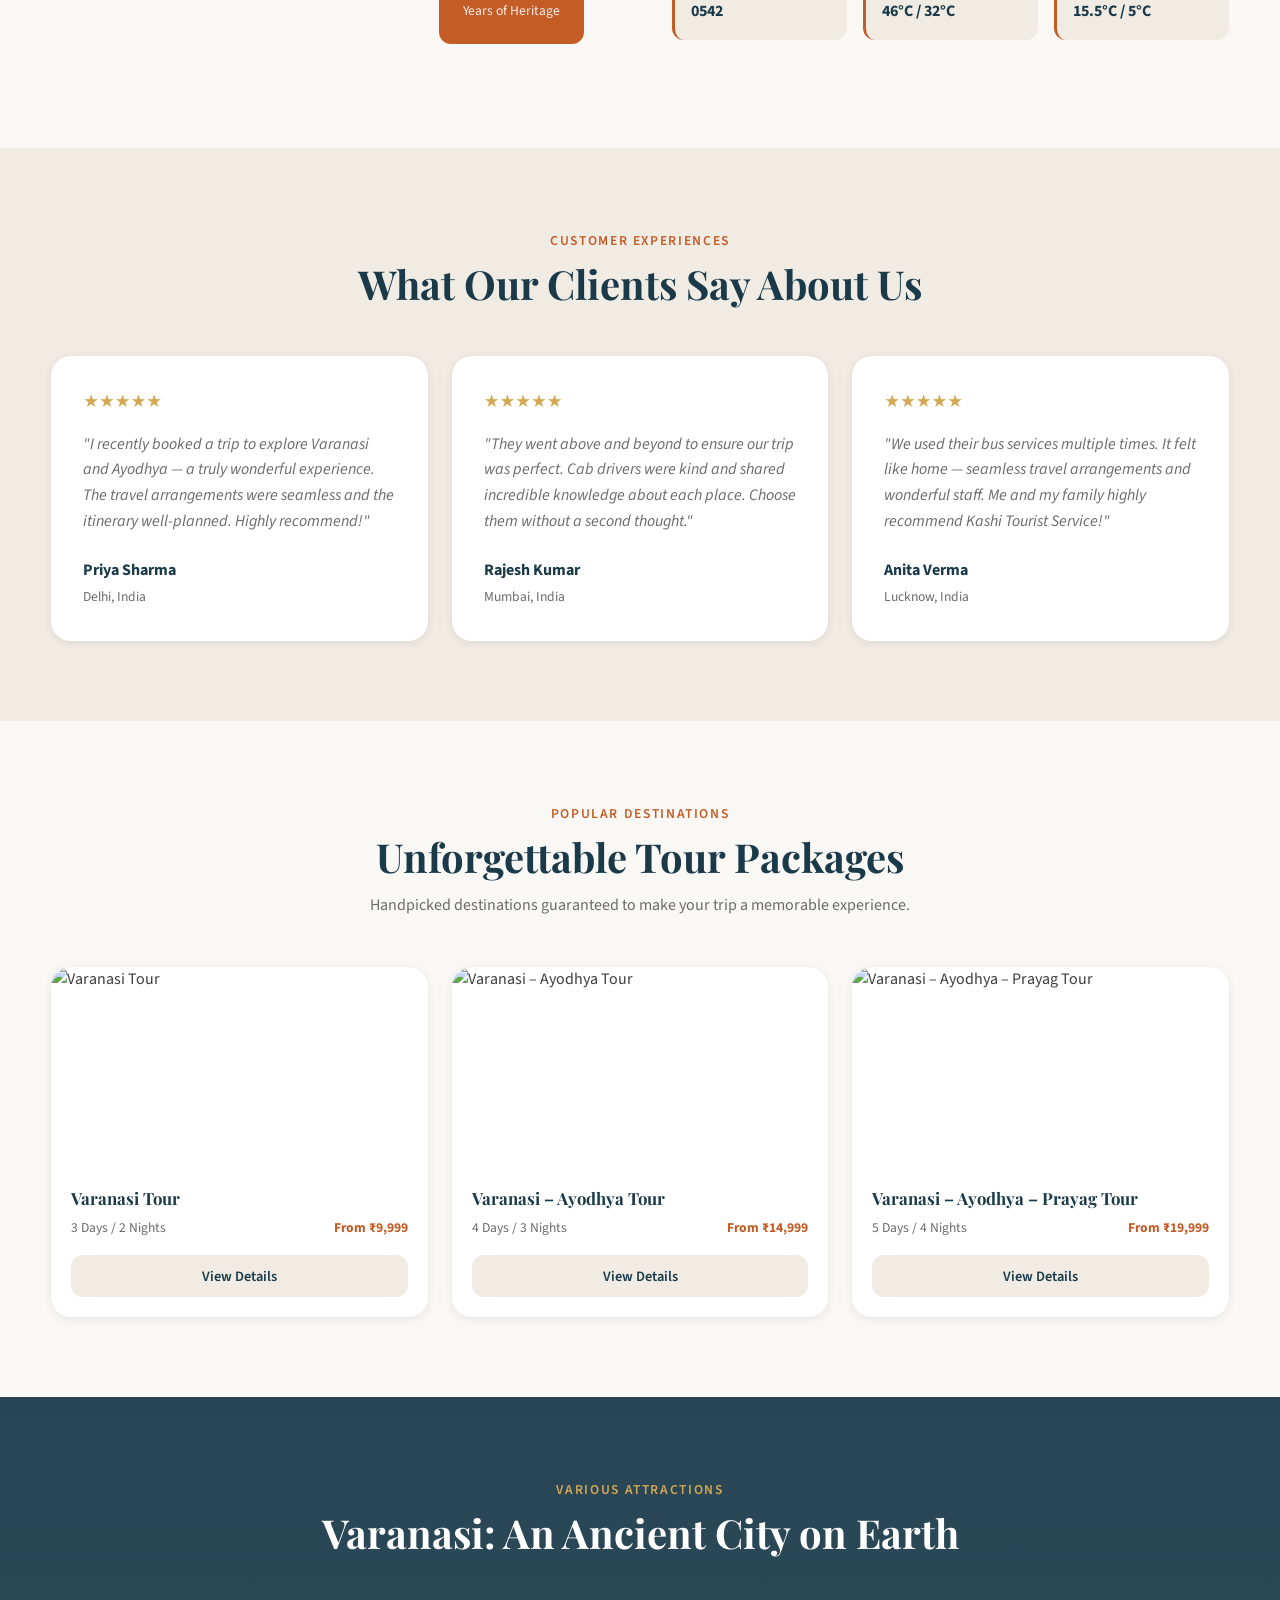
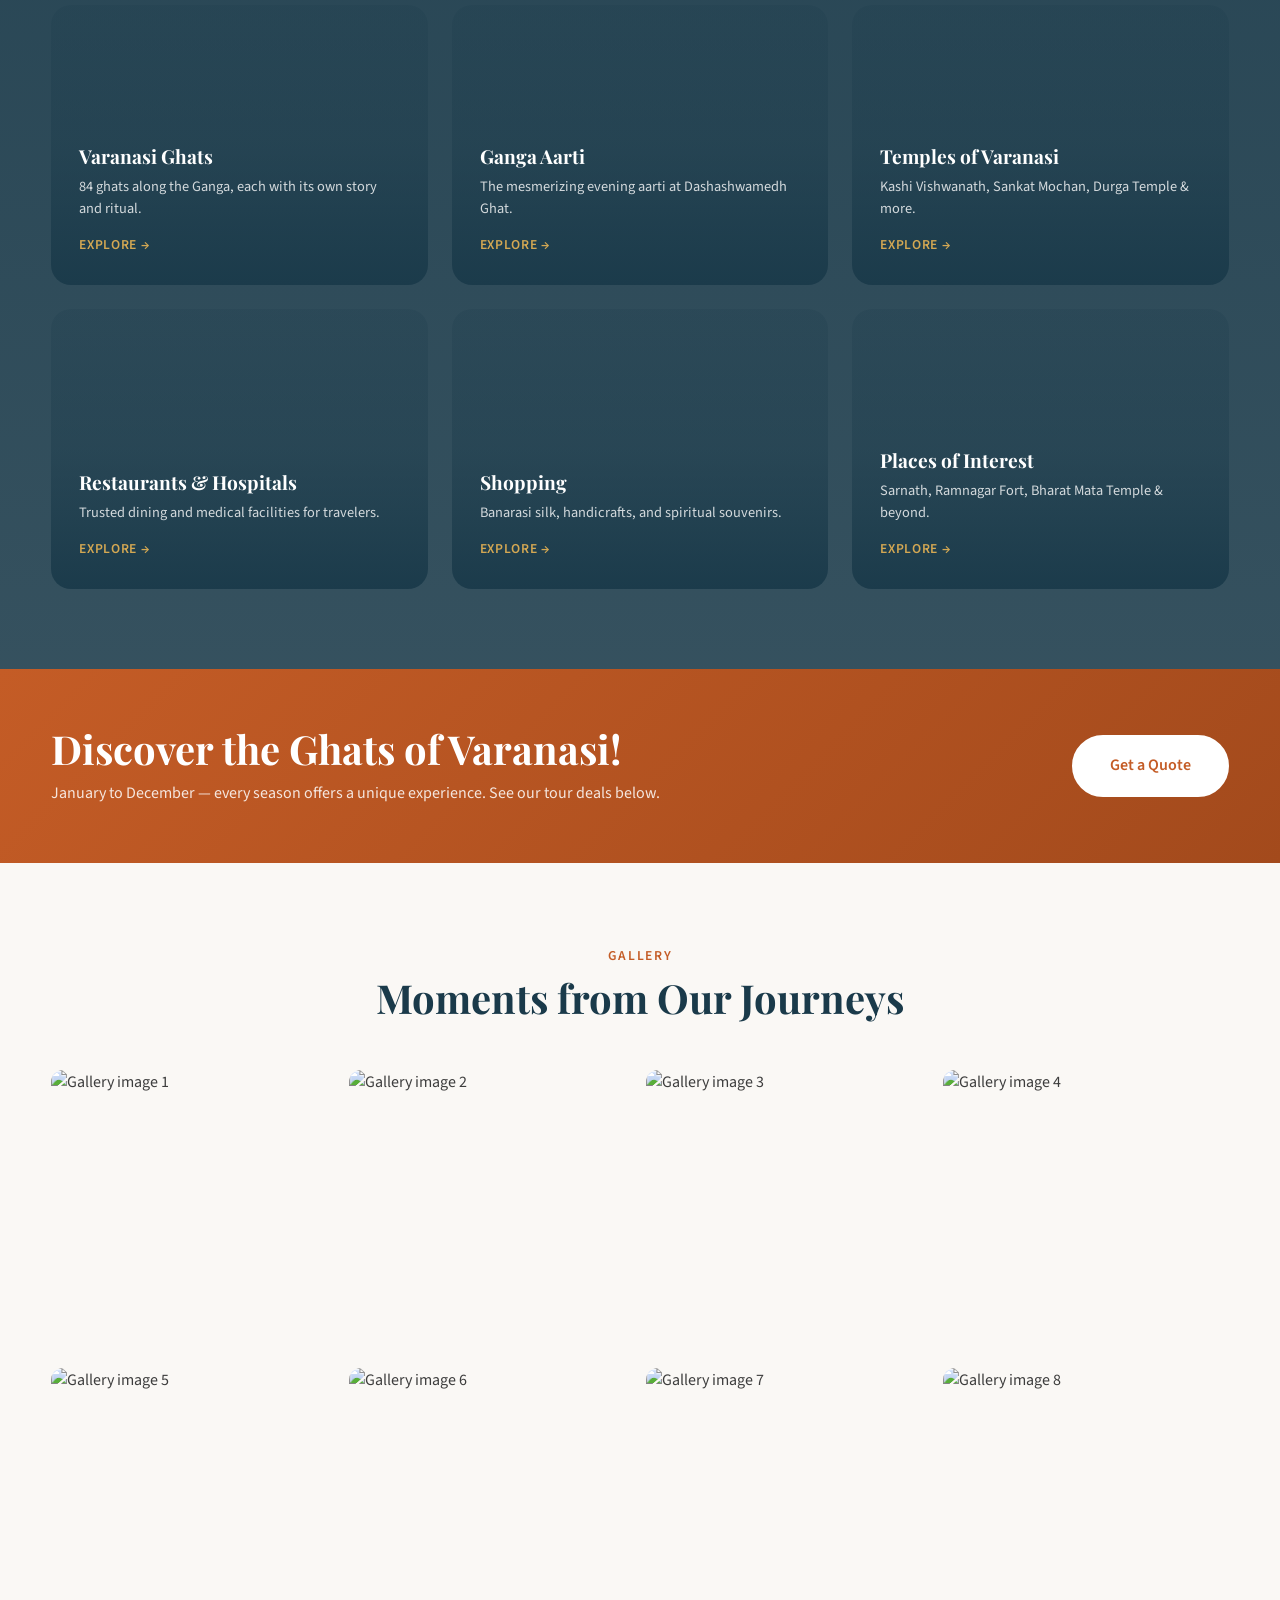
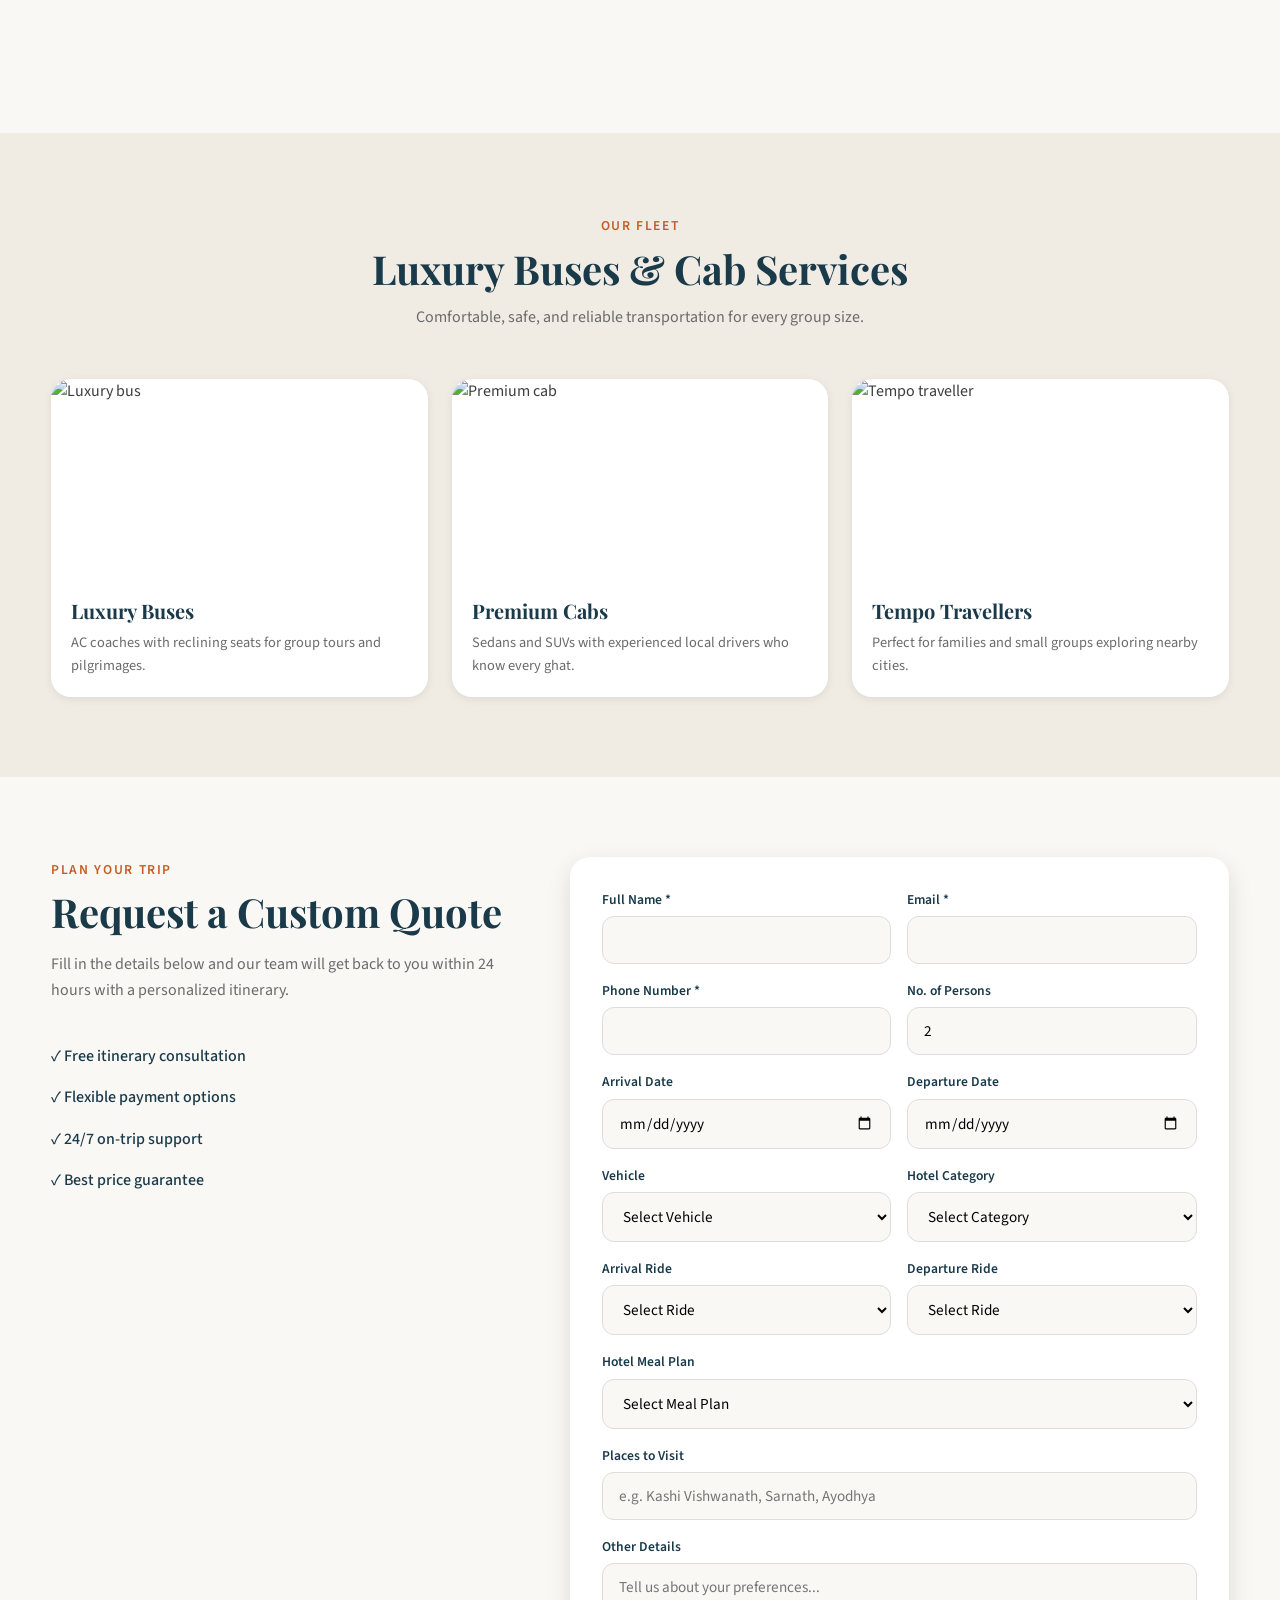
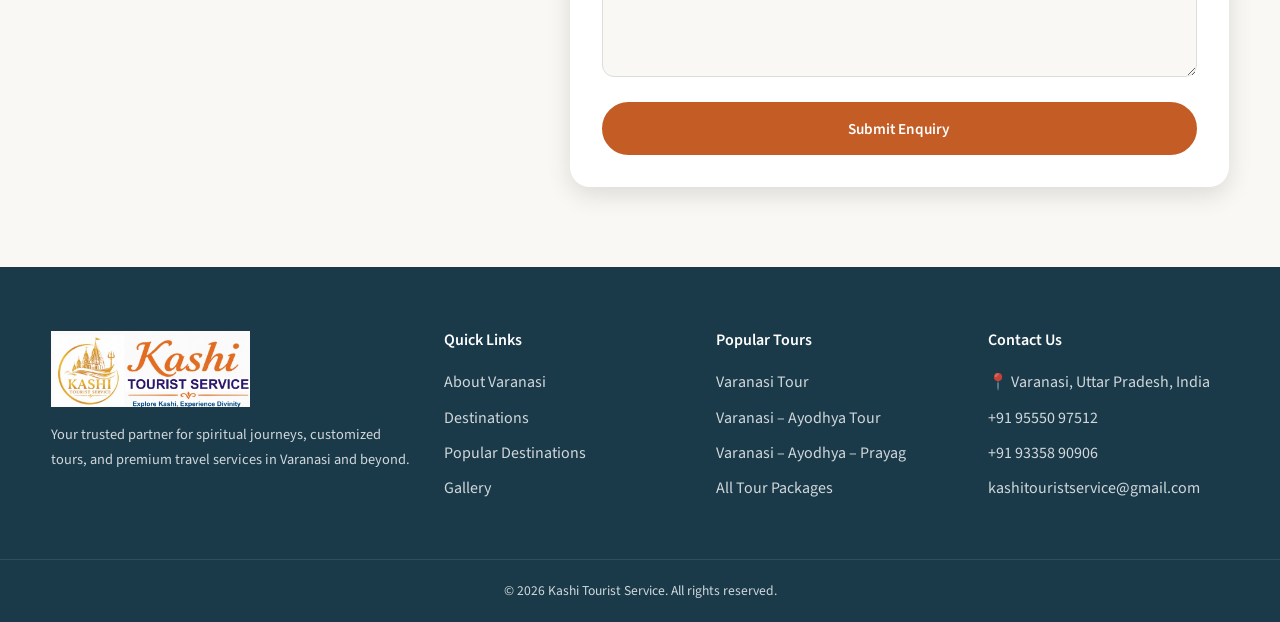
==== commit 86c50caf: "intial test change" ====
--- a/index.html
+++ b/index.html
@@ -3,8 +3,8 @@
 <head>
   <meta charset="UTF-8" />
   <meta name="viewport" content="width=device-width, initial-scale=1.0" />
-  <meta name="description" content="kTours – Expert travel services, customized tours, darshan packages, and luxury cab & bus services in Varanasi and beyond." />
-  <title>kTours – Expert Travel Services & Customized Tours</title>
+  <meta name="description" content="Kashi Tourist Service – Expert travel services, customized tours, and luxury cab & bus services in Varanasi and beyond." />
+  <title>Kashi Tourist Service – Expert Travel Services & Customized Tours</title>
   <link rel="preconnect" href="https://fonts.googleapis.com" />
   <link rel="preconnect" href="https://fonts.gstatic.com" crossorigin />
   <link href="https://fonts.googleapis.com/css2?family=Playfair+Display:wght@500;600;700&family=Source+Sans+3:wght@400;500;600;700&display=swap" rel="stylesheet" />
@@ -15,8 +15,9 @@
   <div class="top-bar">
     <div class="container top-bar__inner">
       <div class="top-bar__contact">
-        <a href="tel:+919876543210">📞 +91 98765 43210</a>
-        <a href="mailto:info@ktours.com">✉ info@ktours.com</a>
+        <a href="tel:+919555097512">📞 +91 95550 97512</a>
+        <a href="tel:+919335890906">📞 +91 93358 90906</a>
+        <a href="mailto:kashitouristservice@gmail.com">✉ kashitouristservice@gmail.com</a>
       </div>
       <div class="top-bar__social">
         <a href="#" aria-label="Facebook">Facebook</a>
@@ -30,14 +31,13 @@
   <header class="header" id="header">
     <div class="container header__inner">
       <a href="#" class="logo">
-        <span class="logo__icon">🕉</span>
-        <span class="logo__text">k<span>Tours</span></span>
+        <img src="assets/logo.png" alt="Kashi Tourist Service" class="logo__img" />
       </a>
       <nav class="nav" id="nav">
         <a href="#home">Home</a>
         <a href="#about">About</a>
         <a href="#destinations">Destinations</a>
-        <a href="#packages">Packages</a>
+        <a href="#destinations">Tours</a>
         <a href="#attractions">Attractions</a>
         <a href="#gallery">Gallery</a>
         <a href="#booking" class="nav__cta">Book Now</a>
@@ -64,9 +64,9 @@
     <div class="container hero__content">
       <p class="hero__eyebrow">Spiritual Capital of India</p>
       <h1>Discover the Magic of <em>Varanasi</em></h1>
-      <p class="hero__subtitle">Customized tours, darshan packages, luxury buses & cab services — crafted for unforgettable journeys.</p>
+      <p class="hero__subtitle">Customized tours, luxury buses & cab services — crafted for unforgettable journeys.</p>
       <div class="hero__actions">
-        <a href="#packages" class="btn btn--primary">View Tours</a>
+        <a href="#destinations" class="btn btn--primary">View Tours</a>
         <a href="#booking" class="btn btn--outline">Plan Your Trip</a>
       </div>
     </div>
@@ -146,7 +146,7 @@
         </blockquote>
         <blockquote class="testimonial-card">
           <div class="testimonial-card__stars">★★★★★</div>
-          <p>"We used their bus services multiple times. It felt like home — seamless travel arrangements and wonderful staff. Me and my family highly recommend kTours!"</p>
+          <p>"We used their bus services multiple times. It felt like home — seamless travel arrangements and wonderful staff. Me and my family highly recommend Kashi Tourist Service!"</p>
           <footer>
             <strong>Anita Verma</strong>
             <span>Lucknow, India</span>
@@ -167,31 +167,6 @@
       <div class="packages__grid" id="destinationsGrid"></div>
     </div>
   </section>
-
-  <!-- Darshan Packages -->
-  <section class="packages section section--alt" id="packages">
-    <div class="container">
-      <div class="section-header">
-        <span class="section-label">Darshan Packages</span>
-        <h2>Spiritual Journeys &amp; Sacred Sites</h2>
-        <p>Immerse yourself in India's rich cultural and spiritual heritage.</p>
-      </div>
-      <div class="packages__grid" id="darshanGrid"></div>
-    </div>
-  </section>
-
-  <!-- Nearby City Packages -->
-  <section class="packages section">
-    <div class="container">
-      <div class="section-header">
-        <span class="section-label">Nearby City Visit</span>
-        <h2>Explore Vibrant Cities Nearby</h2>
-        <p>Discover new destinations without the hassle of long-distance travel.</p>
-      </div>
-      <div class="packages__grid" id="nearbyGrid"></div>
-    </div>
-  </section>
-
   <!-- Attractions -->
   <section class="attractions section" id="attractions">
     <div class="attractions__bg"></div>
@@ -371,8 +346,7 @@
     <div class="container footer__grid">
       <div class="footer__brand">
         <a href="#" class="logo logo--footer">
-          <span class="logo__icon">🕉</span>
-          <span class="logo__text">k<span>Tours</span></span>
+          <img src="assets/logo.png" alt="Kashi Tourist Service" class="logo__img" />
         </a>
         <p>Your trusted partner for spiritual journeys, customized tours, and premium travel services in Varanasi and beyond.</p>
       </div>
@@ -381,36 +355,38 @@
         <ul>
           <li><a href="#about">About Varanasi</a></li>
           <li><a href="#destinations">Destinations</a></li>
-          <li><a href="#packages">Darshan Packages</a></li>
+          <li><a href="#destinations">Popular Destinations</a></li>
           <li><a href="#gallery">Gallery</a></li>
         </ul>
       </div>
       <div>
         <h4>Popular Tours</h4>
         <ul>
-          <li><a href="#packages">Varanasi Sight Seeing</a></li>
-          <li><a href="#packages">Varanasi – Prayagraj</a></li>
-          <li><a href="#packages">Varanasi – Gaya</a></li>
-          <li><a href="#destinations">Muktinath Nepal Tour</a></li>
+          <li><a href="tours/varanasi-tour.html">Varanasi Tour</a></li>
+          <li><a href="tours/varanasi-ayodhya-tour.html">Varanasi – Ayodhya Tour</a></li>
+          <li><a href="tours/varanasi-ayodhya-prayag-tour.html">Varanasi – Ayodhya – Prayag</a></li>
+          <li><a href="#destinations">All Tour Packages</a></li>
         </ul>
       </div>
       <div>
         <h4>Contact Us</h4>
         <ul class="footer__contact">
           <li>📍 Varanasi, Uttar Pradesh, India</li>
-          <li><a href="tel:+919876543210">+91 98765 43210</a></li>
-          <li><a href="mailto:info@ktours.com">info@ktours.com</a></li>
+          <li><a href="tel:+919555097512">+91 95550 97512</a></li>
+          <li><a href="tel:+919335890906">+91 93358 90906</a></li>
+          <li><a href="mailto:kashitouristservice@gmail.com">kashitouristservice@gmail.com</a></li>
         </ul>
       </div>
     </div>
     <div class="footer__bottom">
       <div class="container">
-        <p>&copy; 2026 kTours. All rights reserved.</p>
+        <p>&copy; 2026 Kashi Tourist Service. All rights reserved.</p>
       </div>
     </div>
   </footer>
 
   <script src="js/attractions-data.js"></script>
+  <script src="js/tours-data.js"></script>
   <script src="js/data.js"></script>
   <script src="js/main.js"></script>
 </body>
--- a/css/styles.css
+++ b/css/styles.css
@@ -220,19 +220,20 @@
 .logo {
   display: flex;
   align-items: center;
-  gap: 0.5rem;
-  font-family: var(--font-display);
-  font-size: 1.5rem;
-  font-weight: 700;
-  color: var(--color-secondary);
-}
-
-.logo span span {
-  color: var(--color-primary);
-}
-
-.logo__icon {
-  font-size: 1.75rem;
+  flex-shrink: 0;
+}
+
+.logo__img {
+  height: 62px;
+  width: auto;
+  max-width: 280px;
+  object-fit: contain;
+  display: block;
+}
+
+.logo--footer .logo__img {
+  height: 76px;
+  max-width: 320px;
 }
 
 .nav {
@@ -557,8 +558,12 @@
 /* ===== Package Cards ===== */
 .packages__grid {
   display: grid;
-  grid-template-columns: repeat(4, 1fr);
+  grid-template-columns: repeat(3, 1fr);
   gap: 1.5rem;
+}
+
+.packages__grid--three {
+  grid-template-columns: repeat(3, 1fr);
 }
 
 .package-card {
@@ -909,6 +914,202 @@
 
 .nav__active {
   color: var(--color-primary);
+}
+
+/* ===== Tour Detail Pages ===== */
+.tour-detail__inner {
+  max-width: 900px;
+}
+
+.tour-meta {
+  display: grid;
+  grid-template-columns: repeat(3, 1fr);
+  gap: 1rem;
+  margin-bottom: 2rem;
+}
+
+.tour-meta__item {
+  background: var(--color-bg-alt);
+  padding: 1.25rem;
+  border-radius: var(--radius);
+  text-align: center;
+  border-top: 3px solid var(--color-primary);
+}
+
+.tour-meta__item span {
+  display: block;
+  font-size: 0.8rem;
+  text-transform: uppercase;
+  letter-spacing: 0.06em;
+  color: var(--color-text-light);
+  margin-bottom: 0.35rem;
+}
+
+.tour-meta__item strong {
+  color: var(--color-secondary);
+  font-size: 1rem;
+}
+
+.tour-meta__item--price strong {
+  color: var(--color-primary);
+  font-size: 1.25rem;
+}
+
+.tour-section-title {
+  font-family: var(--font-display);
+  color: var(--color-secondary);
+  font-size: 1.5rem;
+  margin: 2.5rem 0 1.5rem;
+  padding-bottom: 0.5rem;
+  border-bottom: 2px solid var(--color-bg-alt);
+}
+
+.tour-day {
+  background: var(--color-white);
+  border-radius: var(--radius-lg);
+  padding: 1.5rem;
+  margin-bottom: 1.25rem;
+  box-shadow: var(--shadow-sm);
+  border-left: 4px solid var(--color-primary);
+}
+
+.tour-day__title {
+  font-family: var(--font-display);
+  color: var(--color-secondary);
+  font-size: 1.15rem;
+  margin-bottom: 1rem;
+}
+
+.tour-day__list {
+  list-style: none;
+}
+
+.tour-day__list li {
+  position: relative;
+  padding: 0.45rem 0 0.45rem 1.25rem;
+  color: var(--color-text-light);
+  font-size: 0.95rem;
+  border-bottom: 1px solid var(--color-bg-alt);
+}
+
+.tour-day__list li:last-child {
+  border-bottom: none;
+}
+
+.tour-day__list li::before {
+  content: "•";
+  position: absolute;
+  left: 0;
+  color: var(--color-primary);
+  font-weight: 700;
+}
+
+.tour-info-grid {
+  display: grid;
+  grid-template-columns: 1fr 1fr;
+  gap: 1.5rem;
+  margin: 2.5rem 0;
+}
+
+.tour-info-box {
+  padding: 1.5rem;
+  border-radius: var(--radius-lg);
+}
+
+.tour-info-box--include {
+  background: #e8f5ec;
+  border: 1px solid #b8dfc4;
+}
+
+.tour-info-box--exclude {
+  background: #fef2f2;
+  border: 1px solid #f5c6c6;
+}
+
+.tour-info-box h3 {
+  font-family: var(--font-body);
+  font-size: 1.05rem;
+  margin-bottom: 1rem;
+  color: var(--color-secondary);
+}
+
+.tour-info-box ul {
+  list-style: none;
+}
+
+.tour-info-box li {
+  padding: 0.4rem 0;
+  font-size: 0.9rem;
+  color: var(--color-text);
+  border-bottom: 1px solid rgba(0, 0, 0, 0.06);
+}
+
+.tour-info-box li:last-child {
+  border-bottom: none;
+}
+
+.tour-highlights {
+  background: var(--color-bg-alt);
+  padding: 1.75rem;
+  border-radius: var(--radius-lg);
+  margin-bottom: 2rem;
+}
+
+.tour-highlights h3 {
+  font-family: var(--font-body);
+  font-size: 1.1rem;
+  margin-bottom: 1rem;
+  color: var(--color-secondary);
+}
+
+.tour-highlights ul {
+  list-style: none;
+  display: grid;
+  grid-template-columns: 1fr 1fr;
+  gap: 0.5rem;
+}
+
+.tour-highlights li {
+  padding: 0.4rem 0 0.4rem 1.25rem;
+  position: relative;
+  font-size: 0.9rem;
+  color: var(--color-text);
+}
+
+.tour-highlights li::before {
+  content: "★";
+  position: absolute;
+  left: 0;
+  color: var(--color-accent);
+  font-size: 0.75rem;
+}
+
+.tour-cta {
+  text-align: center;
+  background: linear-gradient(135deg, var(--color-secondary) 0%, var(--color-secondary-light) 100%);
+  color: var(--color-white);
+  padding: 2.5rem;
+  border-radius: var(--radius-lg);
+  margin-top: 2rem;
+}
+
+.tour-cta__price {
+  font-family: var(--font-display);
+  font-size: 1.75rem;
+  color: var(--color-accent);
+  margin-bottom: 0.75rem;
+}
+
+.tour-cta__text {
+  opacity: 0.9;
+  margin-bottom: 1.5rem;
+  max-width: 560px;
+  margin-inline: auto;
+}
+
+.tour-cta .btn--primary {
+  background: var(--color-primary);
+  border-color: var(--color-primary);
 }
 
 /* ===== CTA Banner ===== */
@@ -1196,6 +1397,16 @@
     grid-template-columns: 1fr;
   }
 
+  .tour-meta,
+  .tour-info-grid,
+  .tour-highlights ul {
+    grid-template-columns: 1fr;
+  }
+
+  .packages__grid--three {
+    grid-template-columns: 1fr;
+  }
+
   .detail-grid {
     grid-template-columns: 1fr;
   }
@@ -1250,6 +1461,16 @@
   .top-bar__social {
     display: none;
   }
+
+  .logo__img {
+    height: 48px;
+    max-width: 200px;
+  }
+
+  .logo--footer .logo__img {
+    height: 58px;
+    max-width: 240px;
+  }
 }
 
 @media (max-width: 480px) {
